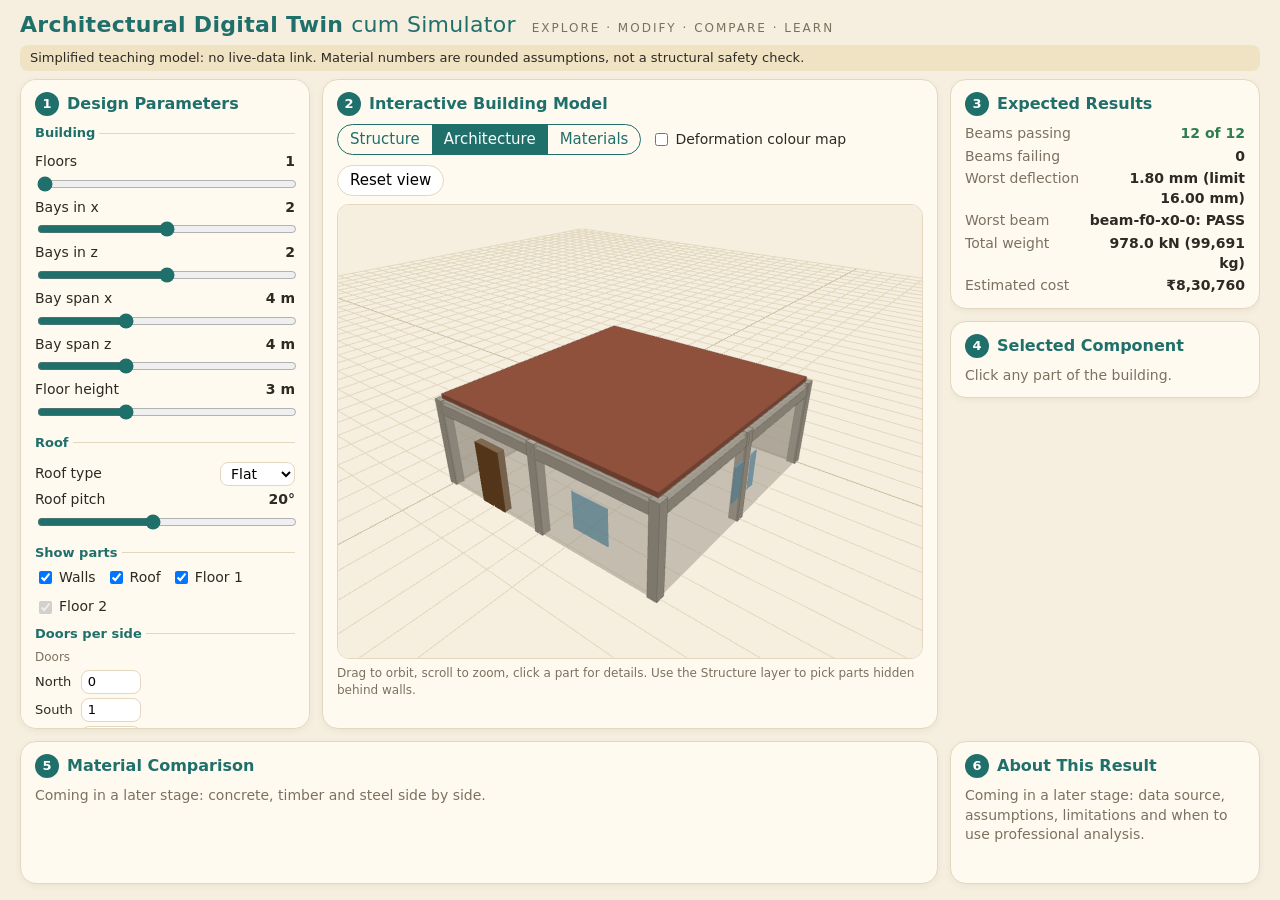
==== frontend/index.html @ ce2a9b01 "Stage 4: Viewer and look Co-Authored-By: Claude Sonnet 5.5 <noreply@anthropic.com>" ====
<!doctype html>
<html lang="en">
<head>
<meta charset="utf-8">
<meta name="viewport" content="width=device-width, initial-scale=1">
<title>Architectural Digital Twin cum Simulator</title>
<link rel="stylesheet" href="style.css">
<script type="importmap">{"imports":{"three":"./vendor/three.module.js"}}</script>
</head>
<body>
<header>
  <h1>Architectural Digital Twin <span>cum Simulator</span></h1>
  <p class="tag">Explore &middot; Modify &middot; Compare &middot; Learn</p>
</header>
<p class="note" id="note">Simplified teaching model: no live-data link. Material numbers are rounded assumptions, not a structural safety check.</p>
<main>
  <section class="card" id="params"><h2><b class="badge">1</b>Design Parameters</h2><div id="controls"></div></section>
  <section class="card" id="viewcard">
    <h2><b class="badge">2</b>Interactive Building Model</h2>
    <div class="bar">
      <div class="seg" id="layers" role="radiogroup" aria-label="Layer"></div>
      <label class="chk"><input type="checkbox" id="cmap"> Deformation colour map</label>
      <button id="reset" type="button">Reset view</button>
    </div>
    <div id="view"></div>
    <div id="legend" hidden>
      <span>Beam deflection as share of limit (L/250)</span>
      <i class="grad"></i><span class="ticks"><em>0%</em><em>50%</em><em>100%+</em></span>
    </div>
    <div id="matlegend" hidden></div>
    <p class="hint">Drag to orbit, scroll to zoom, click a part for details. Use the Structure layer to pick parts hidden behind walls.</p>
    <p class="err" id="err" role="alert"></p>
  </section>
  <aside id="right">
    <section class="card" id="results"><h2><b class="badge">3</b>Expected Results</h2><div id="resbody"></div></section>
    <section class="card" id="details"><h2><b class="badge">4</b>Selected Component</h2><div id="detbody"><p class="muted">Click any part of the building.</p></div></section>
  </aside>
  <section class="card bottom" id="matcard"><h2><b class="badge">5</b>Material Comparison</h2><p class="muted">Coming in a later stage: concrete, timber and steel side by side.</p></section>
  <section class="card bottom" id="aboutcard"><h2><b class="badge">6</b>About This Result</h2><p class="muted">Coming in a later stage: data source, assumptions, limitations and when to use professional analysis.</p></section>
</main>
<script type="module" src="app.js"></script>
</body>
</html>
---- frontend/style.css ----
:root{--cream:#f6efe0;--card:#fffaf0;--teal:#1f6f6b;--ink:#2d2a24;--muted:#7a7160;--line:#e3d8bf;--bad:#b3392b;--good:#2e7d4f}
*{box-sizing:border-box}
html,body{margin:0}
body{background:var(--cream);color:var(--ink);font:15px/1.4 system-ui,-apple-system,"Segoe UI",sans-serif;min-height:100vh;display:flex;flex-direction:column}
header{padding:10px 20px 0;display:flex;align-items:baseline;gap:16px;flex-wrap:wrap}
h1{margin:0;font-size:22px;color:var(--teal);letter-spacing:.3px}
h1 span{font-weight:400}
.tag{margin:0;color:var(--muted);font-size:12px;letter-spacing:2px;text-transform:uppercase}
.note{margin:4px 20px 8px;padding:4px 10px;background:#efe3c4;border-radius:8px;font-size:13px}
main{flex:1;display:grid;grid-template-columns:290px minmax(0,1fr) 310px;grid-template-rows:minmax(480px,calc(100vh - 250px)) auto;gap:12px;padding:0 20px 16px}
.card{background:var(--card);border:1px solid var(--line);border-radius:16px;padding:12px 14px;box-shadow:0 2px 6px rgba(80,60,20,.07);min-width:0}
h2{margin:0 0 8px;font-size:16px;color:var(--teal);display:flex;align-items:center;gap:8px}
.badge{display:inline-flex;width:24px;height:24px;border-radius:50%;background:var(--teal);color:#fff;font-size:13px;align-items:center;justify-content:center;flex:none;font-style:normal}
#params,#right{overflow-y:auto}
#right{display:flex;flex-direction:column;gap:12px}
#viewcard{display:flex;flex-direction:column;min-height:0}
#view{flex:1;min-height:300px;border-radius:12px;overflow:hidden;border:1px solid var(--line)}
#view canvas{display:block}
.bar{display:flex;gap:10px;align-items:center;flex-wrap:wrap;margin-bottom:8px}
.seg{display:inline-flex;border:1px solid var(--teal);border-radius:999px;overflow:hidden}
.seg button{border:0;background:transparent;color:var(--teal);padding:4px 12px;font:inherit;cursor:pointer}
.seg button[aria-checked=true]{background:var(--teal);color:#fff}
button{font:inherit}
#reset{border:1px solid var(--line);background:#fff;border-radius:999px;padding:4px 12px;cursor:pointer}
.chk{display:flex;gap:4px;align-items:center;font-size:14px}
fieldset{border:0;border-top:1px solid var(--line);margin:6px 0 0;padding:6px 0 2px}
legend{color:var(--teal);font-weight:600;font-size:13px;padding:0 4px 0 0}
.row{display:grid;grid-template-columns:1fr auto;gap:2px 8px;align-items:center;margin:4px 0;font-size:14px}
.row input[type=range]{grid-column:1/-1;width:100%;accent-color:var(--teal)}
.row output{font-weight:600}
select,input[type=number]{font:inherit;border:1px solid var(--line);border-radius:8px;padding:2px 6px;background:#fff;max-width:100%}
input[type=number]{width:60px}
.sides{display:grid;grid-template-columns:auto 1fr 1fr;gap:4px 8px;align-items:center;font-size:13px}
.sides span.h{color:var(--muted);font-size:12px}
.tg{display:flex;gap:10px;flex-wrap:wrap;font-size:14px}
.kv{display:grid;grid-template-columns:auto 1fr;gap:3px 10px;font-size:14px;margin:0}
.kv dt{color:var(--muted)} .kv dd{margin:0;font-weight:600;text-align:right;overflow-wrap:anywhere}
.pass{color:var(--good)} .fail{color:var(--bad)}
.muted{color:var(--muted);font-size:14px;margin:0}
.hint{margin:6px 0 0;font-size:12px;color:var(--muted)}
.err{margin:4px 0 0;font-size:13px;color:var(--bad);min-height:1em}
#legend{margin-top:8px;font-size:12px}
#legend .grad{display:block;height:12px;border-radius:6px;margin:4px 0 2px;background:linear-gradient(90deg,hsl(223,80%,50%),hsl(112,80%,50%),hsl(0,80%,50%))}
#legend .ticks{display:flex;justify-content:space-between}
#legend em{font-style:normal;color:var(--muted)}
#matlegend{margin-top:8px;font-size:13px;display:flex;gap:14px;flex-wrap:wrap}
#matlegend i{display:inline-block;width:12px;height:12px;border-radius:3px;margin-right:4px;vertical-align:-1px;border:1px solid #0003}
.bottom{grid-row:2}
#matcard{grid-column:1/3}
#aboutcard{grid-column:3}
@media (max-width:900px){
  main{grid-template-columns:1fr;grid-template-rows:none}
  #viewcard{order:1;grid-row:auto} #params{order:2;overflow:visible} #right{order:3;overflow:visible}
  #matcard{order:4;grid-column:auto;grid-row:auto} #aboutcard{order:5;grid-column:auto;grid-row:auto}
  #view{height:55vh;flex:none}
  header,.note{margin-left:12px;margin-right:12px;padding-left:0} main{padding:0 12px 12px}
}
[hidden]{display:none!important}
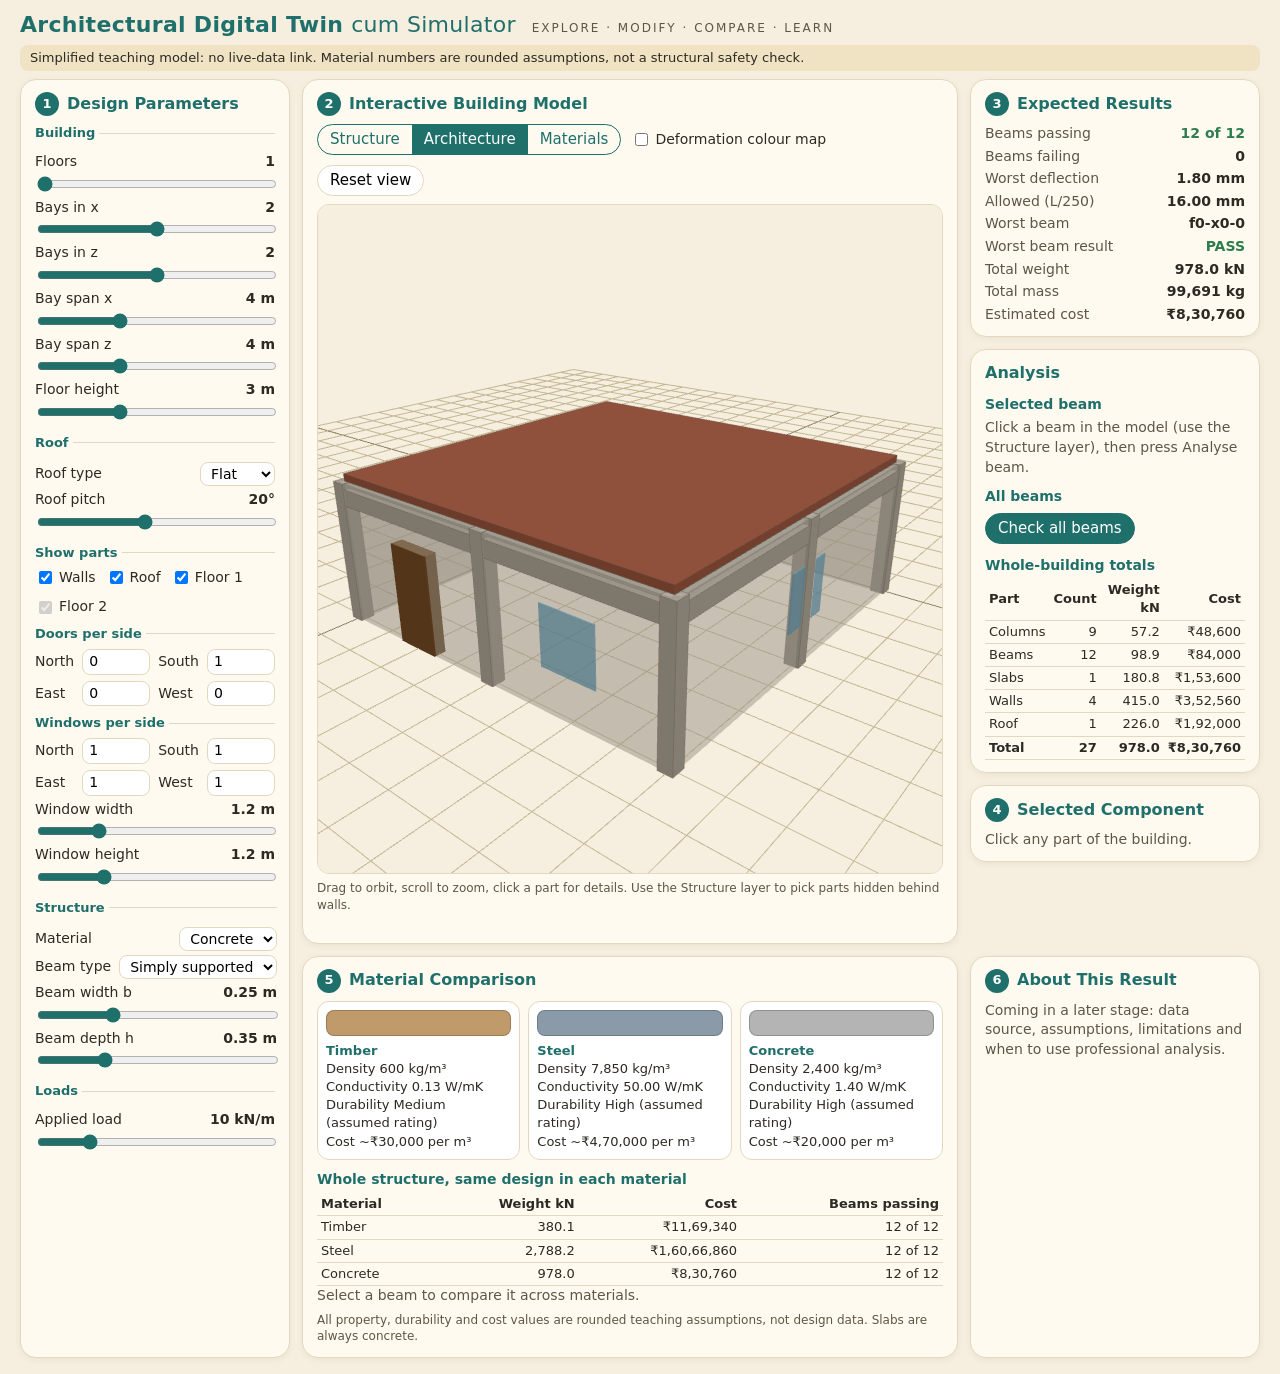
==== commit 24d0fe62: "Stage 5: Analysis panel Co-Authored-By: Claude Sonnet 5.5 <noreply@anthropic.com>" ====
--- a/frontend/index.html
+++ b/frontend/index.html
@@ -33,9 +33,10 @@
   </section>
   <aside id="right">
     <section class="card" id="results"><h2><b class="badge">3</b>Expected Results</h2><div id="resbody"></div></section>
+    <section class="card" id="analysis"><h2>Analysis</h2><div id="anbody"></div></section>
     <section class="card" id="details"><h2><b class="badge">4</b>Selected Component</h2><div id="detbody"><p class="muted">Click any part of the building.</p></div></section>
   </aside>
-  <section class="card bottom" id="matcard"><h2><b class="badge">5</b>Material Comparison</h2><p class="muted">Coming in a later stage: concrete, timber and steel side by side.</p></section>
+  <section class="card bottom" id="matcard"><h2><b class="badge">5</b>Material Comparison</h2><div id="matbody"></div></section>
   <section class="card bottom" id="aboutcard"><h2><b class="badge">6</b>About This Result</h2><p class="muted">Coming in a later stage: data source, assumptions, limitations and when to use professional analysis.</p></section>
 </main>
 <script type="module" src="app.js"></script>
--- a/frontend/style.css
+++ b/frontend/style.css
@@ -1,4 +1,4 @@
-:root{--cream:#f6efe0;--card:#fffaf0;--teal:#1f6f6b;--ink:#2d2a24;--muted:#7a7160;--line:#e3d8bf;--bad:#b3392b;--good:#2e7d4f}
+:root{--cream:#f6efe0;--card:#fffaf0;--teal:#1f6f6b;--ink:#2d2a24;--muted:#5e5646;--line:#e3d8bf;--bad:#b3392b;--good:#2e7d4f}
 *{box-sizing:border-box}
 html,body{margin:0}
 body{background:var(--cream);color:var(--ink);font:15px/1.4 system-ui,-apple-system,"Segoe UI",sans-serif;min-height:100vh;display:flex;flex-direction:column}
@@ -7,14 +7,16 @@
 h1 span{font-weight:400}
 .tag{margin:0;color:var(--muted);font-size:12px;letter-spacing:2px;text-transform:uppercase}
 .note{margin:4px 20px 8px;padding:4px 10px;background:#efe3c4;border-radius:8px;font-size:13px}
-main{flex:1;display:grid;grid-template-columns:290px minmax(0,1fr) 310px;grid-template-rows:minmax(480px,calc(100vh - 250px)) auto;gap:12px;padding:0 20px 16px}
+main{flex:1;display:grid;grid-template-columns:270px minmax(0,1fr) 290px;grid-template-rows:auto auto;gap:12px;padding:0 20px 16px;align-items:stretch}
 .card{background:var(--card);border:1px solid var(--line);border-radius:16px;padding:12px 14px;box-shadow:0 2px 6px rgba(80,60,20,.07);min-width:0}
 h2{margin:0 0 8px;font-size:16px;color:var(--teal);display:flex;align-items:center;gap:8px}
 .badge{display:inline-flex;width:24px;height:24px;border-radius:50%;background:var(--teal);color:#fff;font-size:13px;align-items:center;justify-content:center;flex:none;font-style:normal}
-#params,#right{overflow-y:auto}
-#right{display:flex;flex-direction:column;gap:12px}
-#viewcard{display:flex;flex-direction:column;min-height:0}
-#view{flex:1;min-height:300px;border-radius:12px;overflow:hidden;border:1px solid var(--line)}
+#params{grid-column:1;grid-row:1/3}
+#right{display:flex;flex-direction:column;gap:12px;grid-column:3;grid-row:1}
+#details{flex:none}
+#right{align-self:start}
+#viewcard{align-self:start;display:flex;flex-direction:column;min-height:0;grid-column:2;grid-row:1}
+#view{flex:none;height:max(540px,calc(100vh - 230px));border-radius:12px;overflow:hidden;border:1px solid var(--line)}
 #view canvas{display:block}
 .bar{display:flex;gap:10px;align-items:center;flex-wrap:wrap;margin-bottom:8px}
 .seg{display:inline-flex;border:1px solid var(--teal);border-radius:999px;overflow:hidden}
@@ -27,11 +29,12 @@
 legend{color:var(--teal);font-weight:600;font-size:13px;padding:0 4px 0 0}
 .row{display:grid;grid-template-columns:1fr auto;gap:2px 8px;align-items:center;margin:4px 0;font-size:14px}
 .row input[type=range]{grid-column:1/-1;width:100%;accent-color:var(--teal)}
+.row label{white-space:nowrap}
 .row output{font-weight:600}
 select,input[type=number]{font:inherit;border:1px solid var(--line);border-radius:8px;padding:2px 6px;background:#fff;max-width:100%}
 input[type=number]{width:60px}
-.sides{display:grid;grid-template-columns:auto 1fr 1fr;gap:4px 8px;align-items:center;font-size:13px}
-.sides span.h{color:var(--muted);font-size:12px}
+.sides{display:grid;grid-template-columns:auto 1fr auto 1fr;gap:6px 8px;align-items:center;font-size:14px}
+.sides input{width:100%}
 .tg{display:flex;gap:10px;flex-wrap:wrap;font-size:14px}
 .kv{display:grid;grid-template-columns:auto 1fr;gap:3px 10px;font-size:14px;margin:0}
 .kv dt{color:var(--muted)} .kv dd{margin:0;font-weight:600;text-align:right;overflow-wrap:anywhere}
@@ -45,14 +48,28 @@
 #legend em{font-style:normal;color:var(--muted)}
 #matlegend{margin-top:8px;font-size:13px;display:flex;gap:14px;flex-wrap:wrap}
 #matlegend i{display:inline-block;width:12px;height:12px;border-radius:3px;margin-right:4px;vertical-align:-1px;border:1px solid #0003}
-.bottom{grid-row:2}
-#matcard{grid-column:1/3}
-#aboutcard{grid-column:3}
+#matcard{grid-column:2;grid-row:2}
+#aboutcard{grid-column:3;grid-row:2}
 @media (max-width:900px){
   main{grid-template-columns:1fr;grid-template-rows:none}
-  #viewcard{order:1;grid-row:auto} #params{order:2;overflow:visible} #right{order:3;overflow:visible}
-  #matcard{order:4;grid-column:auto;grid-row:auto} #aboutcard{order:5;grid-column:auto;grid-row:auto}
-  #view{height:55vh;flex:none}
+  #params,#viewcard,#right,#matcard,#aboutcard{grid-column:auto;grid-row:auto}
+    #view{height:55vh;min-height:300px;flex:none}
   header,.note{margin-left:12px;margin-right:12px;padding-left:0} main{padding:0 12px 12px}
 }
+#analysis button,.btn{border:1px solid var(--teal);background:var(--teal);color:#fff;border-radius:999px;padding:4px 12px;cursor:pointer;margin:2px 4px 2px 0}
+#analysis button.alt{background:#fff;color:var(--teal)}
+#analysis h3,#matbody h3{margin:10px 0 4px;font-size:14px;color:var(--teal)}
+#analysis table,#matbody table{width:100%;border-collapse:collapse;font-size:13px}
+#analysis th,#analysis td,#matbody th,#matbody td{padding:2px 4px;border-bottom:1px solid var(--line);text-align:right}
+#analysis th:first-child,#analysis td:first-child,#matbody th:first-child,#matbody td:first-child{text-align:left}
+#analysis tfoot td{font-weight:700}
+.sw{display:grid;grid-template-columns:repeat(3,minmax(0,1fr));gap:8px}
+.sw>div{border:1px solid var(--line);border-radius:12px;padding:8px;background:#fff;font-size:13px;min-width:0}
+.sw i{display:block;height:26px;border-radius:8px;border:1px solid #0003;margin-bottom:6px}
+.sw b{display:block;color:var(--teal)}
+.failist{margin:4px 0;padding-left:18px;font-size:13px}
+.flag{font-weight:700}
+.legpf{font-size:12px;margin:4px 0}
+.legpf i{display:inline-block;width:12px;height:12px;border-radius:3px;margin:0 4px 0 8px;vertical-align:-1px}
+@media (max-width:900px){.sw{grid-template-columns:1fr}}
 [hidden]{display:none!important}
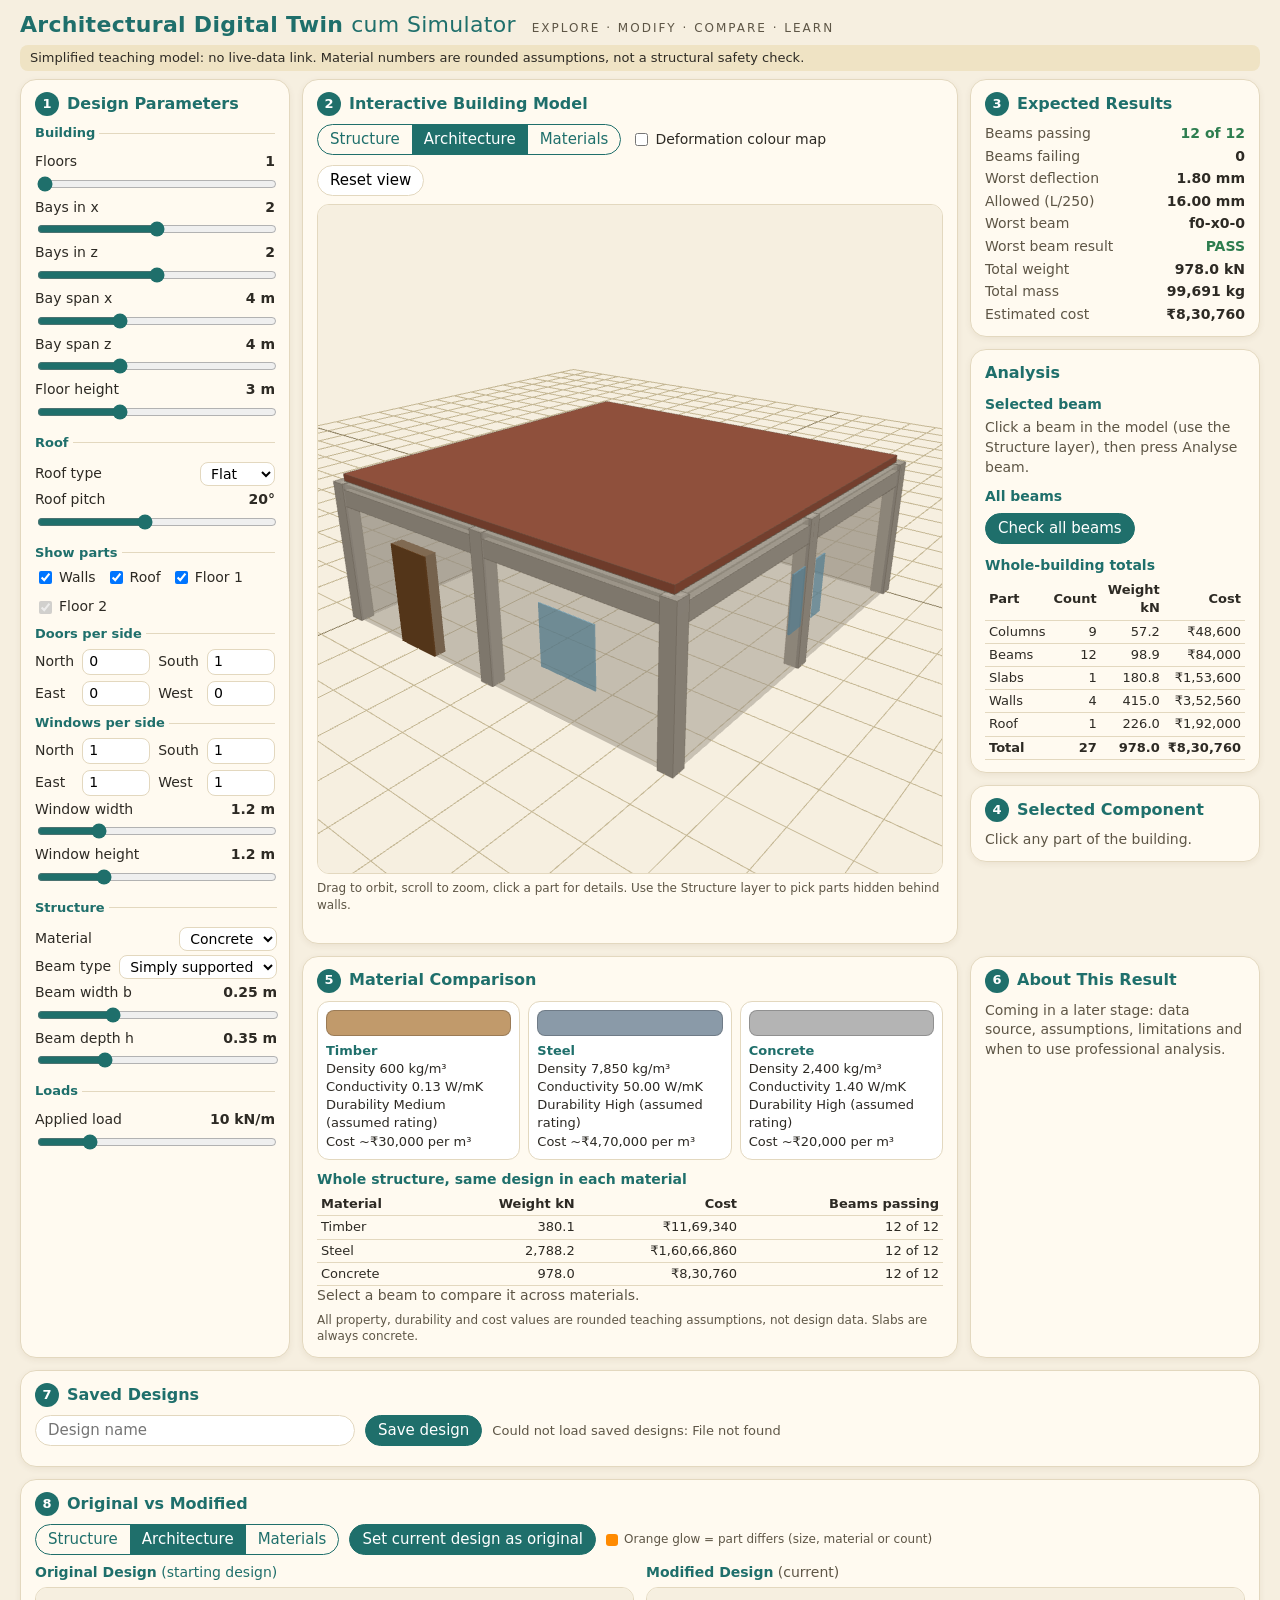
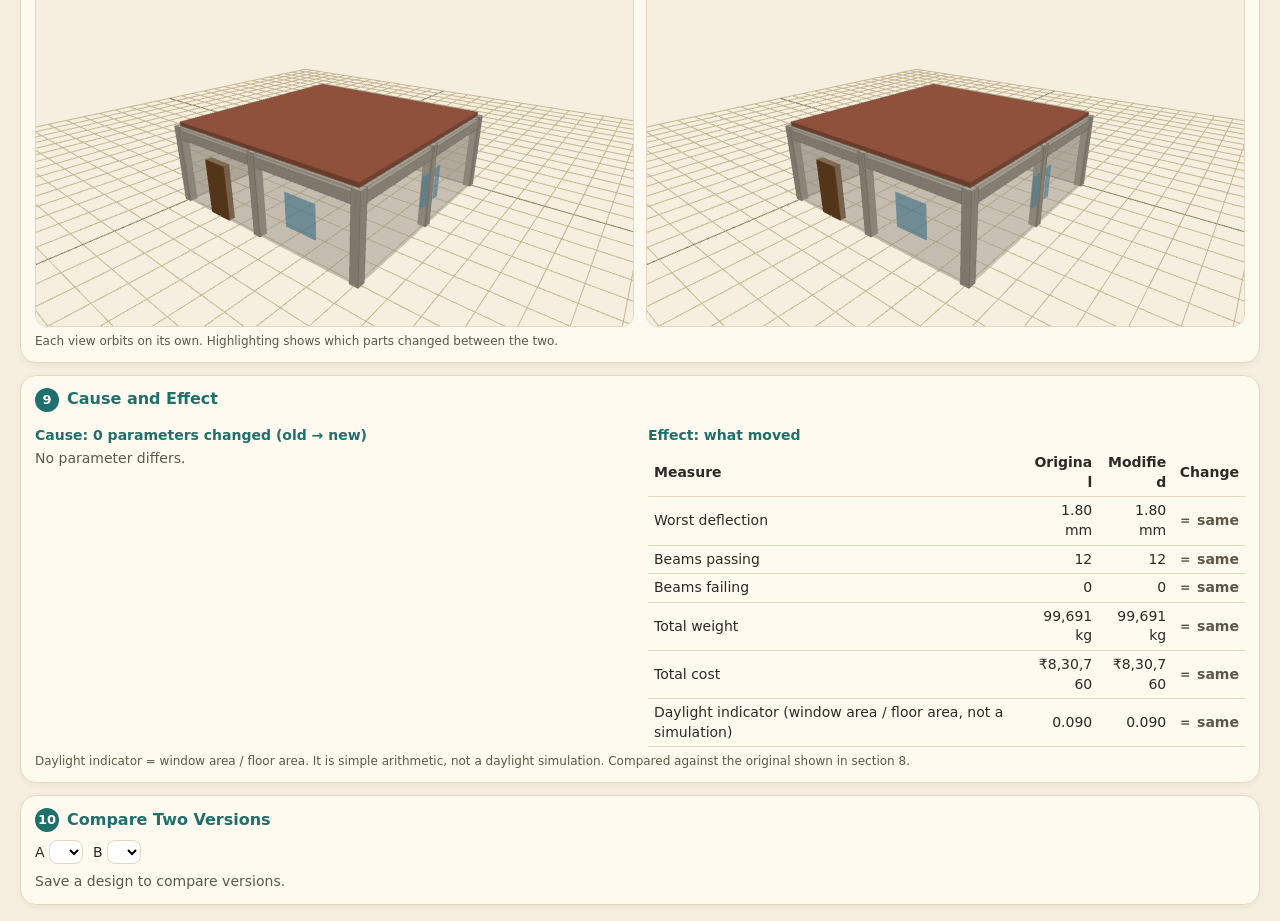
==== commit 7fde11a3: "Stage 6: Versions and comparison Co-Authored-By: Claude Sonnet 5.5 <noreply@anthropic.com>" ====
--- a/frontend/index.html
+++ b/frontend/index.html
@@ -38,6 +38,25 @@
   </aside>
   <section class="card bottom" id="matcard"><h2><b class="badge">5</b>Material Comparison</h2><div id="matbody"></div></section>
   <section class="card bottom" id="aboutcard"><h2><b class="badge">6</b>About This Result</h2><p class="muted">Coming in a later stage: data source, assumptions, limitations and when to use professional analysis.</p></section>
+  <section class="card wide" id="versions"><h2><b class="badge">7</b>Saved Designs</h2>
+    <div class="bar"><input type="text" id="vname" maxlength="120" placeholder="Design name" aria-label="Design name"><button id="vsave" type="button" class="btn">Save design</button><span id="vmsg" role="status"></span></div>
+    <div id="vlist"></div>
+  </section>
+  <section class="card wide" id="cmpcard"><h2><b class="badge">8</b>Original vs Modified</h2>
+    <div class="bar"><div class="seg layerseg" role="radiogroup" aria-label="Layer for comparison"></div>
+      <button id="setorig" type="button" class="btn">Set current design as original</button>
+      <span class="hl-key"><i></i>Orange glow = part differs (size, material or count)</span></div>
+    <div class="pair">
+      <figure><figcaption><b>Original Design</b> <span id="origname"></span></figcaption><div class="view2" id="viewA"></div></figure>
+      <figure><figcaption><b>Modified Design</b> <span class="muted">(current)</span></figcaption><div class="view2" id="viewB"></div></figure>
+    </div>
+    <p class="hint">Each view orbits on its own. Highlighting shows which parts changed between the two.</p>
+  </section>
+  <section class="card wide" id="cause"><h2><b class="badge">9</b>Cause and Effect</h2><div id="cebody" aria-live="polite"></div></section>
+  <section class="card wide" id="vcompare"><h2><b class="badge">10</b>Compare Two Versions</h2>
+    <div class="bar"><label>A <select id="vcA" aria-label="Version A"></select></label><label>B <select id="vcB" aria-label="Version B"></select></label></div>
+    <div id="vcbody"></div>
+  </section>
 </main>
 <script type="module" src="app.js"></script>
 </body>
--- a/frontend/style.css
+++ b/frontend/style.css
@@ -73,3 +73,37 @@
 .legpf i{display:inline-block;width:12px;height:12px;border-radius:3px;margin:0 4px 0 8px;vertical-align:-1px}
 @media (max-width:900px){.sw{grid-template-columns:1fr}}
 [hidden]{display:none!important}
+
+.wide{grid-column:1/-1}
+#vname{font:inherit;border:1px solid var(--line);border-radius:999px;padding:4px 12px;background:#fff;min-width:0;flex:1 1 180px;max-width:320px}
+#versions .btn,#cmpcard .btn,#vlist button{border:1px solid var(--teal);background:var(--teal);color:#fff;border-radius:999px;padding:4px 12px;cursor:pointer;margin:0}
+#vlist button.alt{background:#fff;color:var(--teal)}
+#vlist button.del{background:#fff;color:var(--bad);border-color:var(--bad)}
+#vmsg{font-size:13px;color:var(--muted)}
+.vrow{display:flex;flex-wrap:wrap;gap:6px 10px;align-items:center;padding:6px 0;border-bottom:1px solid var(--line);font-size:14px}
+.vrow .nm{font-weight:600;color:var(--teal);flex:1 1 140px;min-width:0;overflow-wrap:anywhere}
+.vrow .sm{flex:3 1 220px;color:var(--muted);font-size:13px;min-width:0}
+.vrow .acts{display:flex;gap:6px;flex-wrap:wrap}
+.pair{display:grid;grid-template-columns:1fr 1fr;gap:12px}
+.pair figure{margin:0;min-width:0}
+.pair figcaption{margin-bottom:4px;font-size:14px;color:var(--teal)}
+.view2{height:340px;border-radius:12px;overflow:hidden;border:1px solid var(--line)}
+.view2 canvas{display:block}
+.hl-key{font-size:12px;color:var(--muted);display:inline-flex;align-items:center;gap:6px}
+.hl-key i{width:12px;height:12px;border-radius:3px;background:#ff8a00;display:inline-block}
+.etab{width:100%;border-collapse:collapse;font-size:14px}
+.etab th,.etab td{padding:4px 6px;border-bottom:1px solid var(--line);text-align:right;overflow-wrap:anywhere}
+.etab th:first-child,.etab td:first-child{text-align:left}
+.etab td.chg{font-weight:600;color:var(--teal);text-align:left;white-space:nowrap}
+.etab td.chg.same{color:var(--muted)}
+.cols2{display:grid;grid-template-columns:1fr 1fr;gap:16px}
+.cols2 h3,#vcbody h3{margin:6px 0 4px;font-size:14px;color:var(--teal)}
+.plist{margin:0;padding-left:18px;font-size:14px}
+.plist li{margin:2px 0}
+#vcompare label{font-size:14px}
+@media (max-width:900px){
+  .pair,.cols2{grid-template-columns:1fr}
+  .view2{height:280px}
+  .etab{font-size:13px}
+  .etab td.chg{white-space:normal}
+}
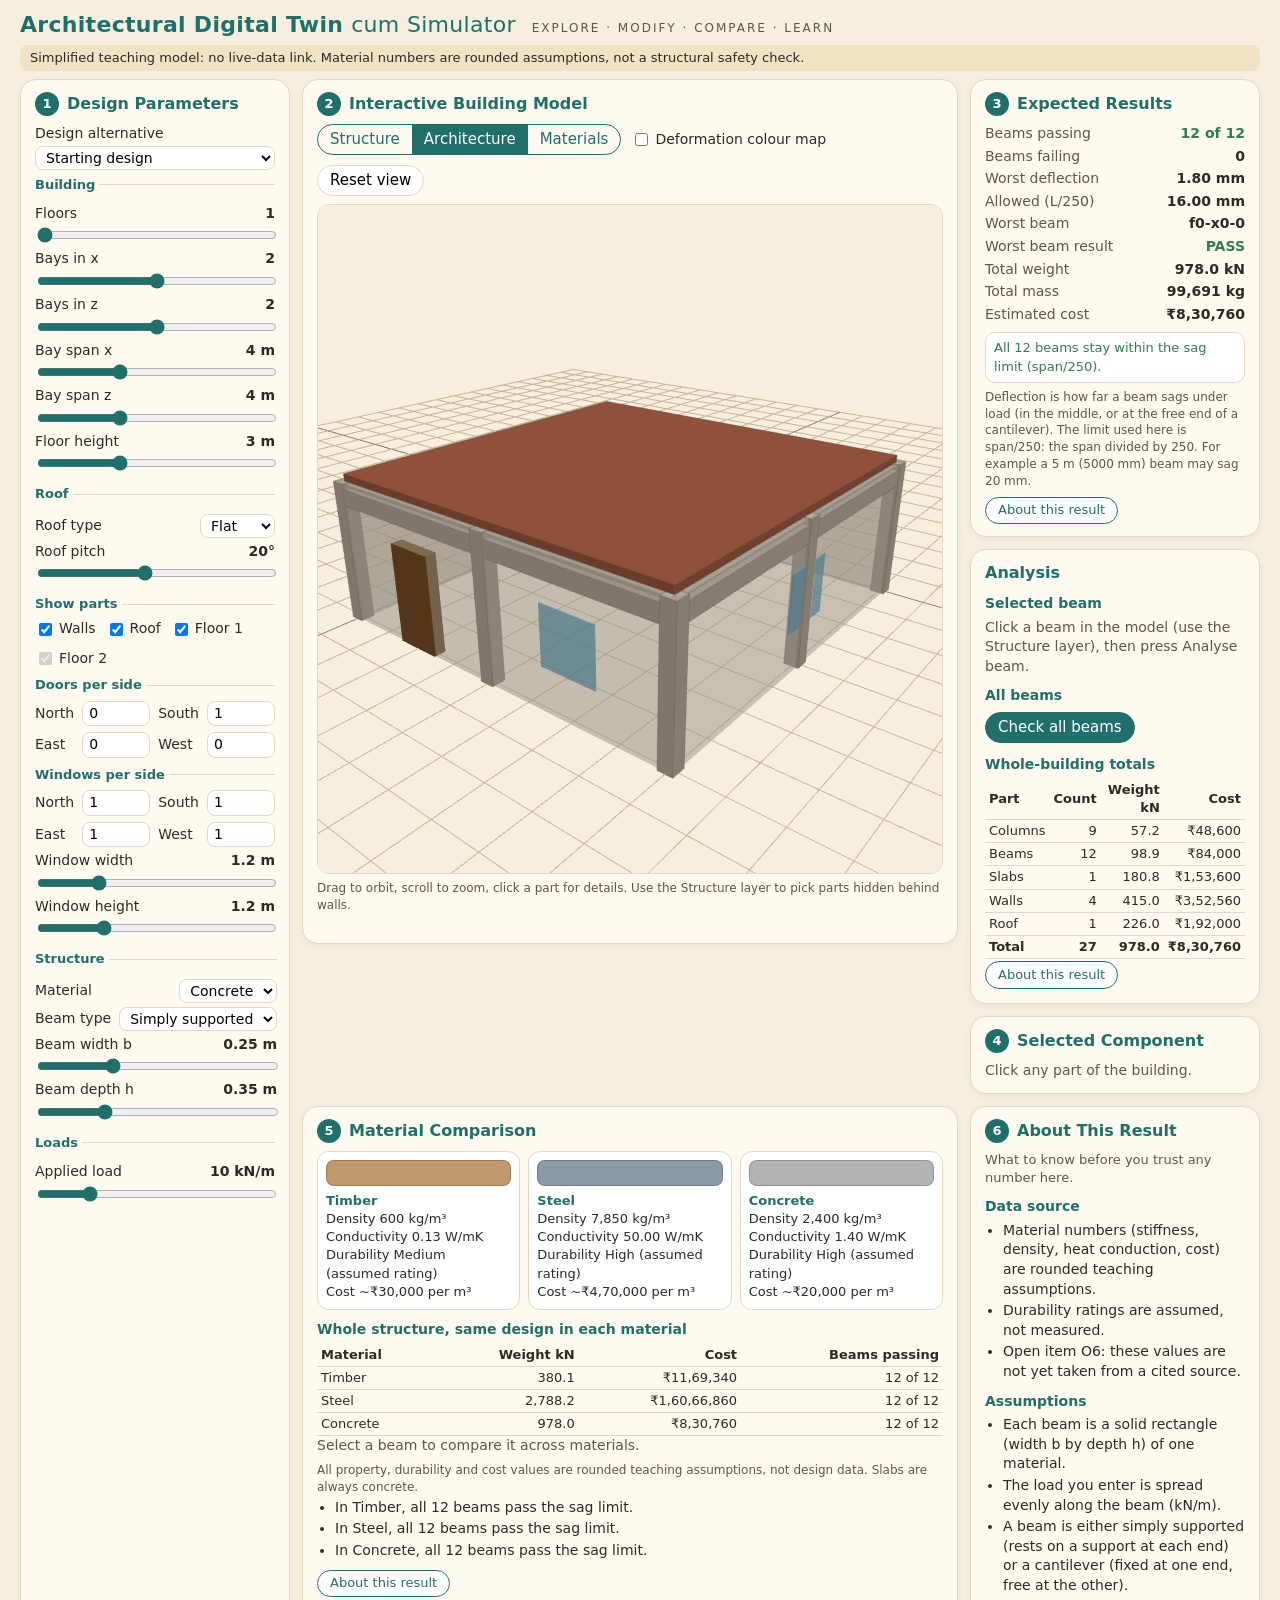
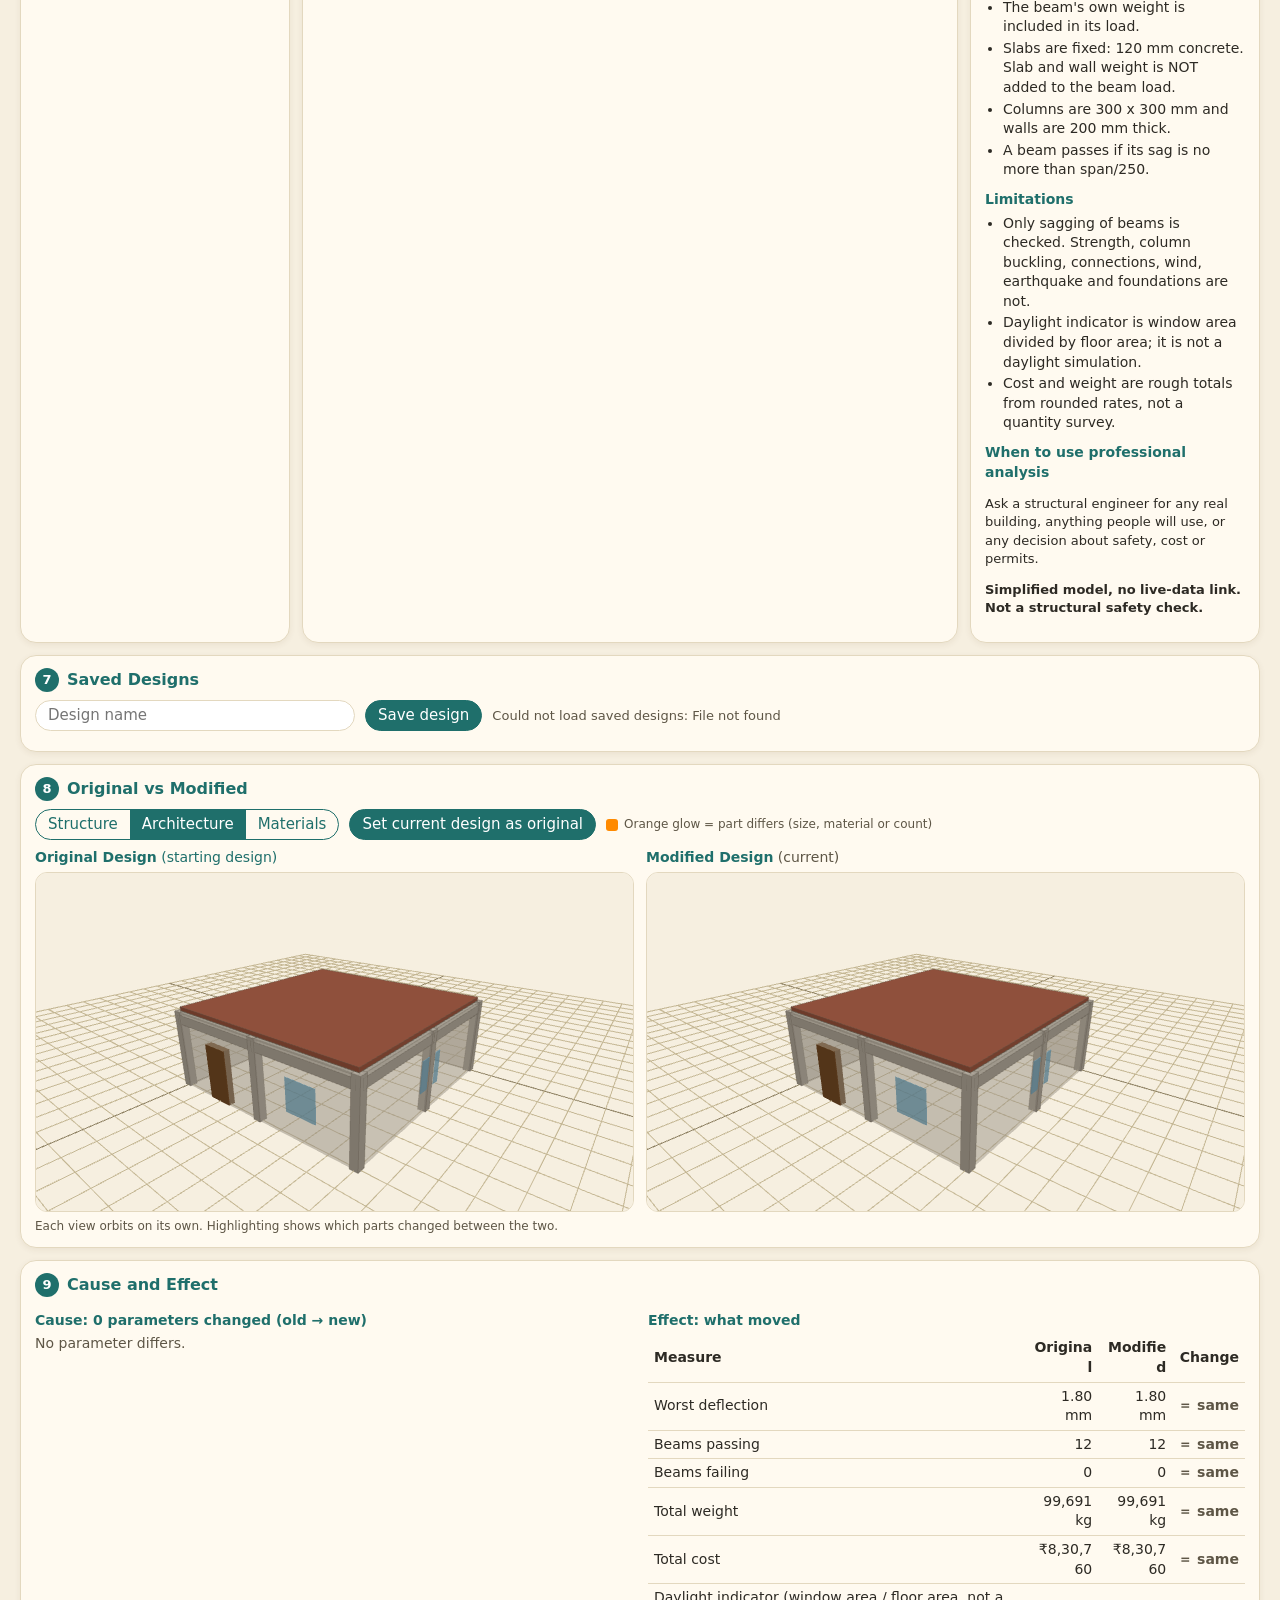
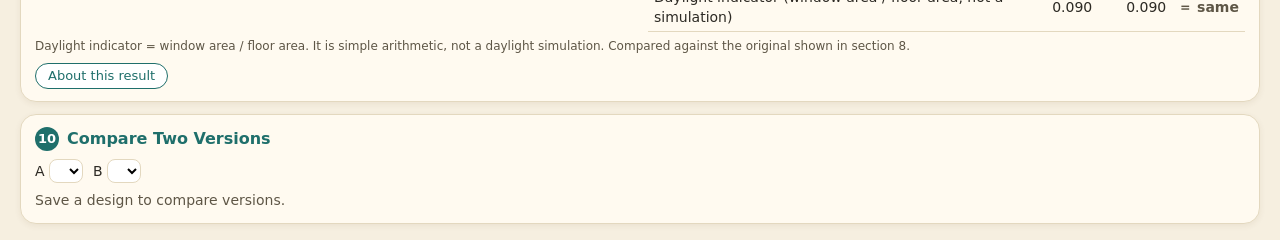
==== commit c3256c59: "Stage 7: Alternatives, messages, About panel Co-Authored-By: Claude Sonnet 5.5 <noreply@anthropic.co" ====
--- a/frontend/index.html
+++ b/frontend/index.html
@@ -14,7 +14,8 @@
 </header>
 <p class="note" id="note">Simplified teaching model: no live-data link. Material numbers are rounded assumptions, not a structural safety check.</p>
 <main>
-  <section class="card" id="params"><h2><b class="badge">1</b>Design Parameters</h2><div id="controls"></div></section>
+  <section class="card" id="params"><h2><b class="badge">1</b>Design Parameters</h2>
+    <div class="row" id="presetrow"><label for="preset">Design alternative</label><select id="preset" aria-label="Design alternative"></select></div><p class="hint" id="presetblurb"></p><div id="controls"></div></section>
   <section class="card" id="viewcard">
     <h2><b class="badge">2</b>Interactive Building Model</h2>
     <div class="bar">
@@ -37,7 +38,7 @@
     <section class="card" id="details"><h2><b class="badge">4</b>Selected Component</h2><div id="detbody"><p class="muted">Click any part of the building.</p></div></section>
   </aside>
   <section class="card bottom" id="matcard"><h2><b class="badge">5</b>Material Comparison</h2><div id="matbody"></div></section>
-  <section class="card bottom" id="aboutcard"><h2><b class="badge">6</b>About This Result</h2><p class="muted">Coming in a later stage: data source, assumptions, limitations and when to use professional analysis.</p></section>
+  <section class="card bottom" id="aboutcard" tabindex="-1"><h2><b class="badge">6</b>About This Result</h2><div id="aboutbody"></div></section>
   <section class="card wide" id="versions"><h2><b class="badge">7</b>Saved Designs</h2>
     <div class="bar"><input type="text" id="vname" maxlength="120" placeholder="Design name" aria-label="Design name"><button id="vsave" type="button" class="btn">Save design</button><span id="vmsg" role="status"></span></div>
     <div id="vlist"></div>
--- a/frontend/style.css
+++ b/frontend/style.css
@@ -107,3 +107,17 @@
   .etab{font-size:13px}
   .etab td.chg{white-space:normal}
 }
+
+/* stage 7 */
+#presetrow select{grid-column:1/-1}
+.msg{font-size:13px;margin:8px 0 4px;padding:6px 8px;border-radius:10px;background:#fff;border:1px solid var(--line)}
+.msg.fail{border-color:var(--bad)}
+button.about-link{margin-top:8px;border:1px solid var(--teal);background:#fff;color:var(--teal);border-radius:999px;padding:3px 12px;cursor:pointer;font:inherit;font-size:13px}
+#aboutbody h3{margin:10px 0 4px;font-size:14px;color:var(--teal)}
+#aboutbody{font-size:13px}
+#aboutbody li.hl{background:#fff3d6;border-radius:6px;padding:1px 4px;font-weight:600}
+.abctx{color:var(--muted);margin:0}
+#aboutcard.flash{animation:abflash 1.6s ease-out}
+#aboutcard:focus{outline:2px solid var(--teal)}
+@keyframes abflash{from{box-shadow:0 0 0 4px #ff8a00}to{box-shadow:none}}
+@media (prefers-reduced-motion:reduce){#aboutcard.flash{animation:none}}
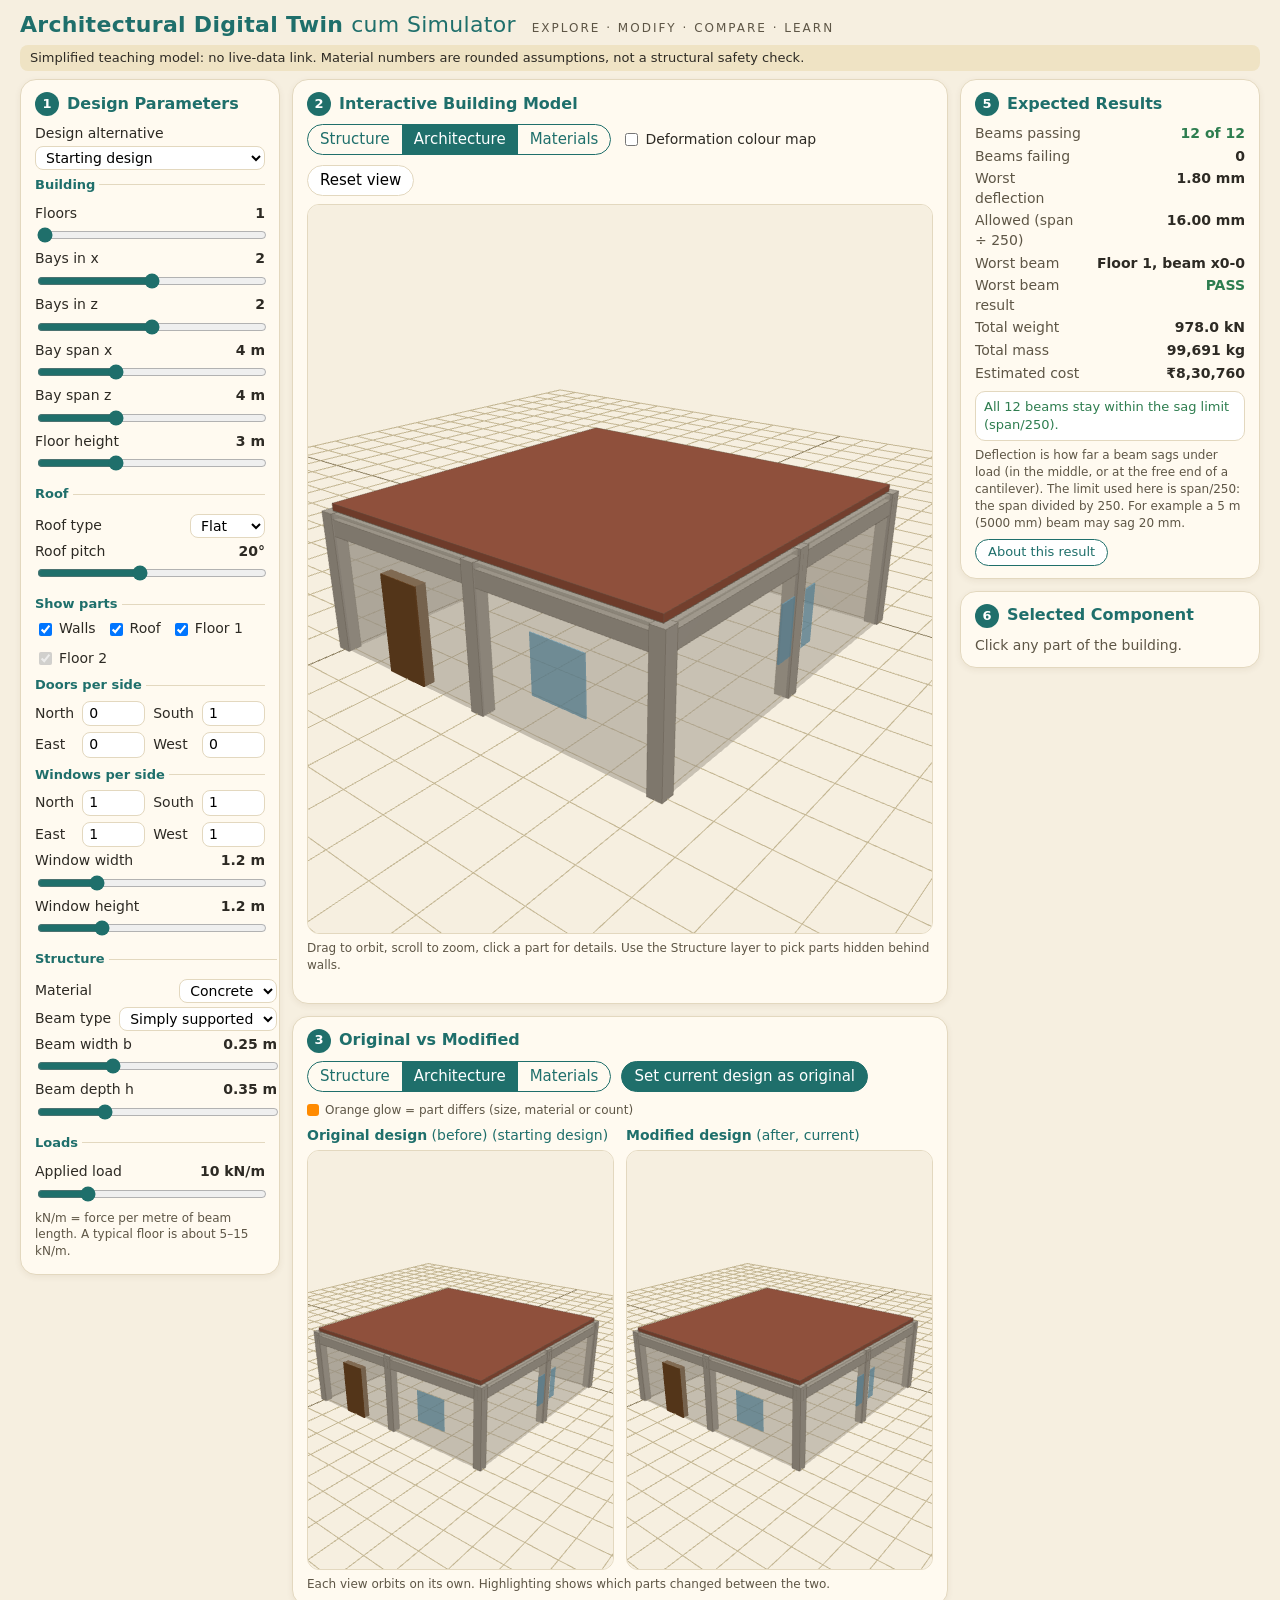
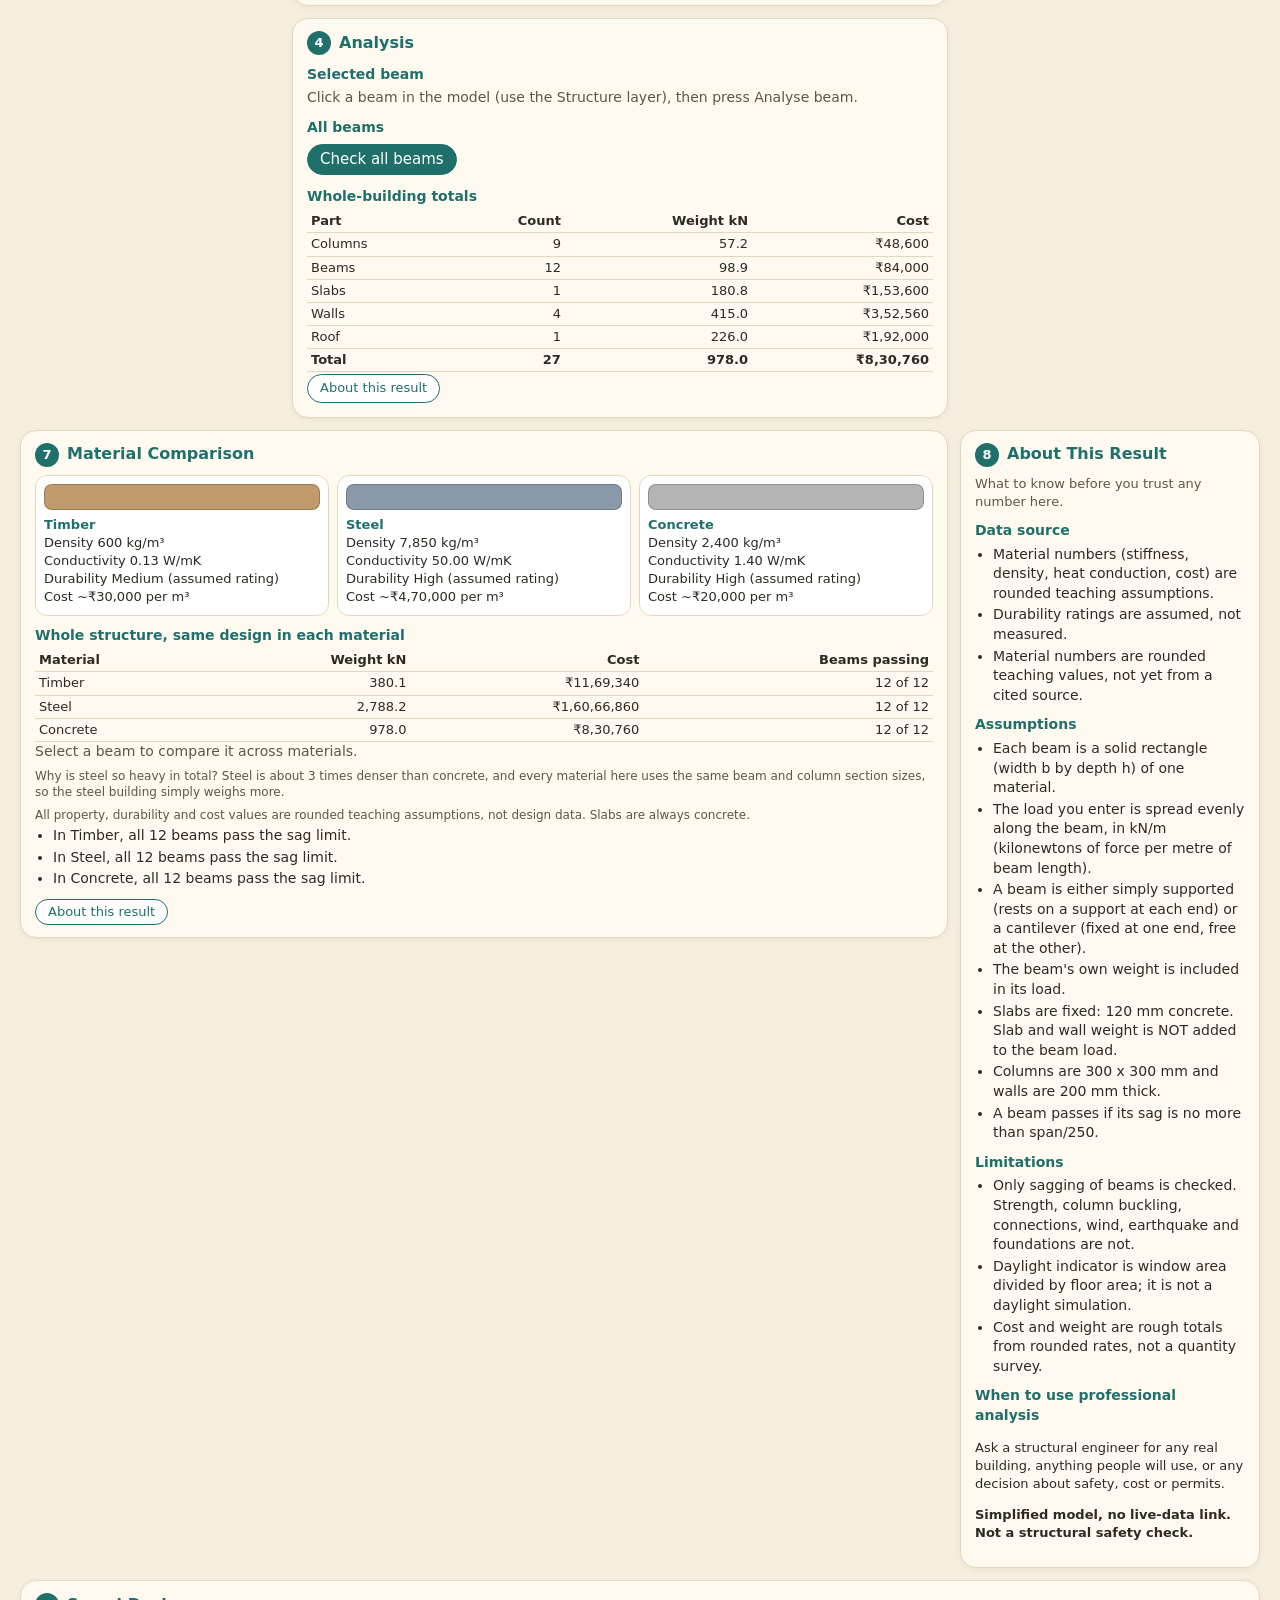
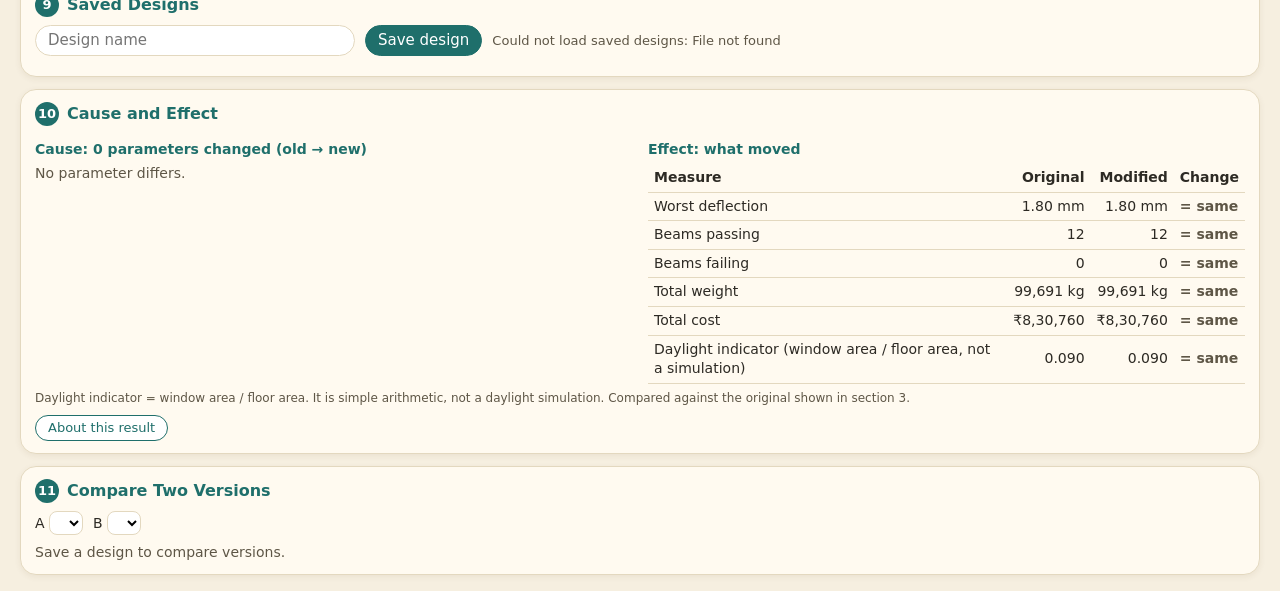
==== commit 2624ae9c: "Review fixes M2 Co-Authored-By: Claude Sonnet 5.5 <noreply@anthropic.com>" ====
--- a/frontend/index.html
+++ b/frontend/index.html
@@ -16,6 +16,7 @@
 <main>
   <section class="card" id="params"><h2><b class="badge">1</b>Design Parameters</h2>
     <div class="row" id="presetrow"><label for="preset">Design alternative</label><select id="preset" aria-label="Design alternative"></select></div><p class="hint" id="presetblurb"></p><div id="controls"></div></section>
+  <div id="center">
   <section class="card" id="viewcard">
     <h2><b class="badge">2</b>Interactive Building Model</h2>
     <div class="bar">
@@ -25,36 +26,37 @@
     </div>
     <div id="view"></div>
     <div id="legend" hidden>
-      <span>Beam deflection as share of limit (L/250)</span>
+      <span>Beam deflection as share of limit (limit = span ÷ 250)</span>
       <i class="grad"></i><span class="ticks"><em>0%</em><em>50%</em><em>100%+</em></span>
     </div>
     <div id="matlegend" hidden></div>
     <p class="hint">Drag to orbit, scroll to zoom, click a part for details. Use the Structure layer to pick parts hidden behind walls.</p>
     <p class="err" id="err" role="alert"></p>
   </section>
-  <aside id="right">
-    <section class="card" id="results"><h2><b class="badge">3</b>Expected Results</h2><div id="resbody"></div></section>
-    <section class="card" id="analysis"><h2>Analysis</h2><div id="anbody"></div></section>
-    <section class="card" id="details"><h2><b class="badge">4</b>Selected Component</h2><div id="detbody"><p class="muted">Click any part of the building.</p></div></section>
-  </aside>
-  <section class="card bottom" id="matcard"><h2><b class="badge">5</b>Material Comparison</h2><div id="matbody"></div></section>
-  <section class="card bottom" id="aboutcard" tabindex="-1"><h2><b class="badge">6</b>About This Result</h2><div id="aboutbody"></div></section>
-  <section class="card wide" id="versions"><h2><b class="badge">7</b>Saved Designs</h2>
-    <div class="bar"><input type="text" id="vname" maxlength="120" placeholder="Design name" aria-label="Design name"><button id="vsave" type="button" class="btn">Save design</button><span id="vmsg" role="status"></span></div>
-    <div id="vlist"></div>
-  </section>
-  <section class="card wide" id="cmpcard"><h2><b class="badge">8</b>Original vs Modified</h2>
+  <section class="card" id="cmpcard"><h2><b class="badge">3</b>Original vs Modified</h2>
     <div class="bar"><div class="seg layerseg" role="radiogroup" aria-label="Layer for comparison"></div>
       <button id="setorig" type="button" class="btn">Set current design as original</button>
       <span class="hl-key"><i></i>Orange glow = part differs (size, material or count)</span></div>
     <div class="pair">
-      <figure><figcaption><b>Original Design</b> <span id="origname"></span></figcaption><div class="view2" id="viewA"></div></figure>
-      <figure><figcaption><b>Modified Design</b> <span class="muted">(current)</span></figcaption><div class="view2" id="viewB"></div></figure>
+      <figure><figcaption><b>Original design</b> (before) <span id="origname"></span></figcaption><div class="view2" id="viewA"></div></figure>
+      <figure><figcaption><b>Modified design</b> (after, current)</figcaption><div class="view2" id="viewB"></div></figure>
     </div>
     <p class="hint">Each view orbits on its own. Highlighting shows which parts changed between the two.</p>
   </section>
-  <section class="card wide" id="cause"><h2><b class="badge">9</b>Cause and Effect</h2><div id="cebody" aria-live="polite"></div></section>
-  <section class="card wide" id="vcompare"><h2><b class="badge">10</b>Compare Two Versions</h2>
+    <section class="card" id="analysis"><h2><b class="badge">4</b>Analysis</h2><div id="anbody"></div></section>
+  </div>
+  <aside id="right">
+    <section class="card" id="results"><h2><b class="badge">5</b>Expected Results</h2><div id="resbody"></div></section>
+    <section class="card" id="details"><h2><b class="badge">6</b>Selected Component</h2><div id="detbody"><p class="muted">Click any part of the building.</p></div></section>
+  </aside>
+  <section class="card bottom" id="matcard"><h2><b class="badge">7</b>Material Comparison</h2><div id="matbody"></div></section>
+  <section class="card bottom" id="aboutcard" tabindex="-1"><h2><b class="badge">8</b>About This Result</h2><div id="aboutbody"></div></section>
+  <section class="card wide" id="versions"><h2><b class="badge">9</b>Saved Designs</h2>
+    <div class="bar"><input type="text" id="vname" maxlength="120" placeholder="Design name" aria-label="Design name"><button id="vsave" type="button" class="btn">Save design</button><span id="vmsg" role="status"></span></div>
+    <div id="vlist"></div>
+  </section>
+  <section class="card wide" id="cause"><h2><b class="badge">10</b>Cause and Effect</h2><div id="cebody" aria-live="polite"></div></section>
+  <section class="card wide" id="vcompare"><h2><b class="badge">11</b>Compare Two Versions</h2>
     <div class="bar"><label>A <select id="vcA" aria-label="Version A"></select></label><label>B <select id="vcB" aria-label="Version B"></select></label></div>
     <div id="vcbody"></div>
   </section>
--- a/frontend/style.css
+++ b/frontend/style.css
@@ -7,16 +7,17 @@
 h1 span{font-weight:400}
 .tag{margin:0;color:var(--muted);font-size:12px;letter-spacing:2px;text-transform:uppercase}
 .note{margin:4px 20px 8px;padding:4px 10px;background:#efe3c4;border-radius:8px;font-size:13px}
-main{flex:1;display:grid;grid-template-columns:270px minmax(0,1fr) 290px;grid-template-rows:auto auto;gap:12px;padding:0 20px 16px;align-items:stretch}
+main{flex:1;display:grid;grid-template-columns:260px minmax(0,1fr) 300px;gap:12px;padding:0 20px 16px;align-items:stretch}
 .card{background:var(--card);border:1px solid var(--line);border-radius:16px;padding:12px 14px;box-shadow:0 2px 6px rgba(80,60,20,.07);min-width:0}
 h2{margin:0 0 8px;font-size:16px;color:var(--teal);display:flex;align-items:center;gap:8px}
 .badge{display:inline-flex;width:24px;height:24px;border-radius:50%;background:var(--teal);color:#fff;font-size:13px;align-items:center;justify-content:center;flex:none;font-style:normal}
-#params{grid-column:1;grid-row:1/3}
-#right{display:flex;flex-direction:column;gap:12px;grid-column:3;grid-row:1}
+#params{grid-column:1;align-self:start}
+#center{grid-column:2;display:flex;flex-direction:column;gap:12px;min-width:0}
+#right{display:flex;flex-direction:column;gap:12px;grid-column:3}
 #details{flex:none}
 #right{align-self:start}
-#viewcard{align-self:start;display:flex;flex-direction:column;min-height:0;grid-column:2;grid-row:1}
-#view{flex:none;height:max(540px,calc(100vh - 230px));border-radius:12px;overflow:hidden;border:1px solid var(--line)}
+#viewcard{display:flex;flex-direction:column;min-height:0}
+#view{flex:none;height:max(620px,calc(100vh - 170px));border-radius:12px;overflow:hidden;border:1px solid var(--line)}
 #view canvas{display:block}
 .bar{display:flex;gap:10px;align-items:center;flex-wrap:wrap;margin-bottom:8px}
 .seg{display:inline-flex;border:1px solid var(--teal);border-radius:999px;overflow:hidden}
@@ -48,11 +49,13 @@
 #legend em{font-style:normal;color:var(--muted)}
 #matlegend{margin-top:8px;font-size:13px;display:flex;gap:14px;flex-wrap:wrap}
 #matlegend i{display:inline-block;width:12px;height:12px;border-radius:3px;margin-right:4px;vertical-align:-1px;border:1px solid #0003}
-#matcard{grid-column:2;grid-row:2}
-#aboutcard{grid-column:3;grid-row:2}
+#matcard{grid-column:1/3}
+#aboutcard{grid-column:3}
+#matcard,#aboutcard{align-self:start}
 @media (max-width:900px){
   main{grid-template-columns:1fr;grid-template-rows:none}
-  #params,#viewcard,#right,#matcard,#aboutcard{grid-column:auto;grid-row:auto}
+  #center,#right{display:contents}
+  #params,#matcard,#aboutcard{grid-column:auto}
     #view{height:55vh;min-height:300px;flex:none}
   header,.note{margin-left:12px;margin-right:12px;padding-left:0} main{padding:0 12px 12px}
 }
@@ -87,12 +90,15 @@
 .pair{display:grid;grid-template-columns:1fr 1fr;gap:12px}
 .pair figure{margin:0;min-width:0}
 .pair figcaption{margin-bottom:4px;font-size:14px;color:var(--teal)}
-.view2{height:340px;border-radius:12px;overflow:hidden;border:1px solid var(--line)}
+.view2{height:420px;border-radius:12px;overflow:hidden;border:1px solid var(--line)}
 .view2 canvas{display:block}
 .hl-key{font-size:12px;color:var(--muted);display:inline-flex;align-items:center;gap:6px}
 .hl-key i{width:12px;height:12px;border-radius:3px;background:#ff8a00;display:inline-block}
 .etab{width:100%;border-collapse:collapse;font-size:14px}
-.etab th,.etab td{padding:4px 6px;border-bottom:1px solid var(--line);text-align:right;overflow-wrap:anywhere}
+.tscroll{overflow-x:auto;max-width:100%}
+.etab{min-width:460px}
+.etab th,.etab td{padding:4px 6px;border-bottom:1px solid var(--line);text-align:right;white-space:nowrap}
+.etab td:first-child{white-space:normal;min-width:110px}
 .etab th:first-child,.etab td:first-child{text-align:left}
 .etab td.chg{font-weight:600;color:var(--teal);text-align:left;white-space:nowrap}
 .etab td.chg.same{color:var(--muted)}
@@ -103,9 +109,8 @@
 #vcompare label{font-size:14px}
 @media (max-width:900px){
   .pair,.cols2{grid-template-columns:1fr}
-  .view2{height:280px}
   .etab{font-size:13px}
-  .etab td.chg{white-space:normal}
+  .view2{height:340px}
 }
 
 /* stage 7 */
@@ -121,3 +126,14 @@
 #aboutcard:focus{outline:2px solid var(--teal)}
 @keyframes abflash{from{box-shadow:0 0 0 4px #ff8a00}to{box-shadow:none}}
 @media (prefers-reduced-motion:reduce){#aboutcard.flash{animation:none}}
+
+/* M2 fixes */
+#analysis table,#matbody table{min-width:0}
+.tscroll table{min-width:340px}
+#analysis td,#analysis th,#matbody td,#matbody th{white-space:nowrap}
+#analysis td:first-child,#matbody td:first-child{white-space:normal}
+.tip{font-size:12px;color:var(--muted);margin:0 0 6px}
+.cols2>div,#cebody,#vcbody{min-width:0}
+@media (max-width:900px){.pair,.cols2{grid-template-columns:minmax(0,1fr)}}
+#resbody .kv dd{white-space:nowrap}
+#resbody .kv{grid-template-columns:auto 1fr}
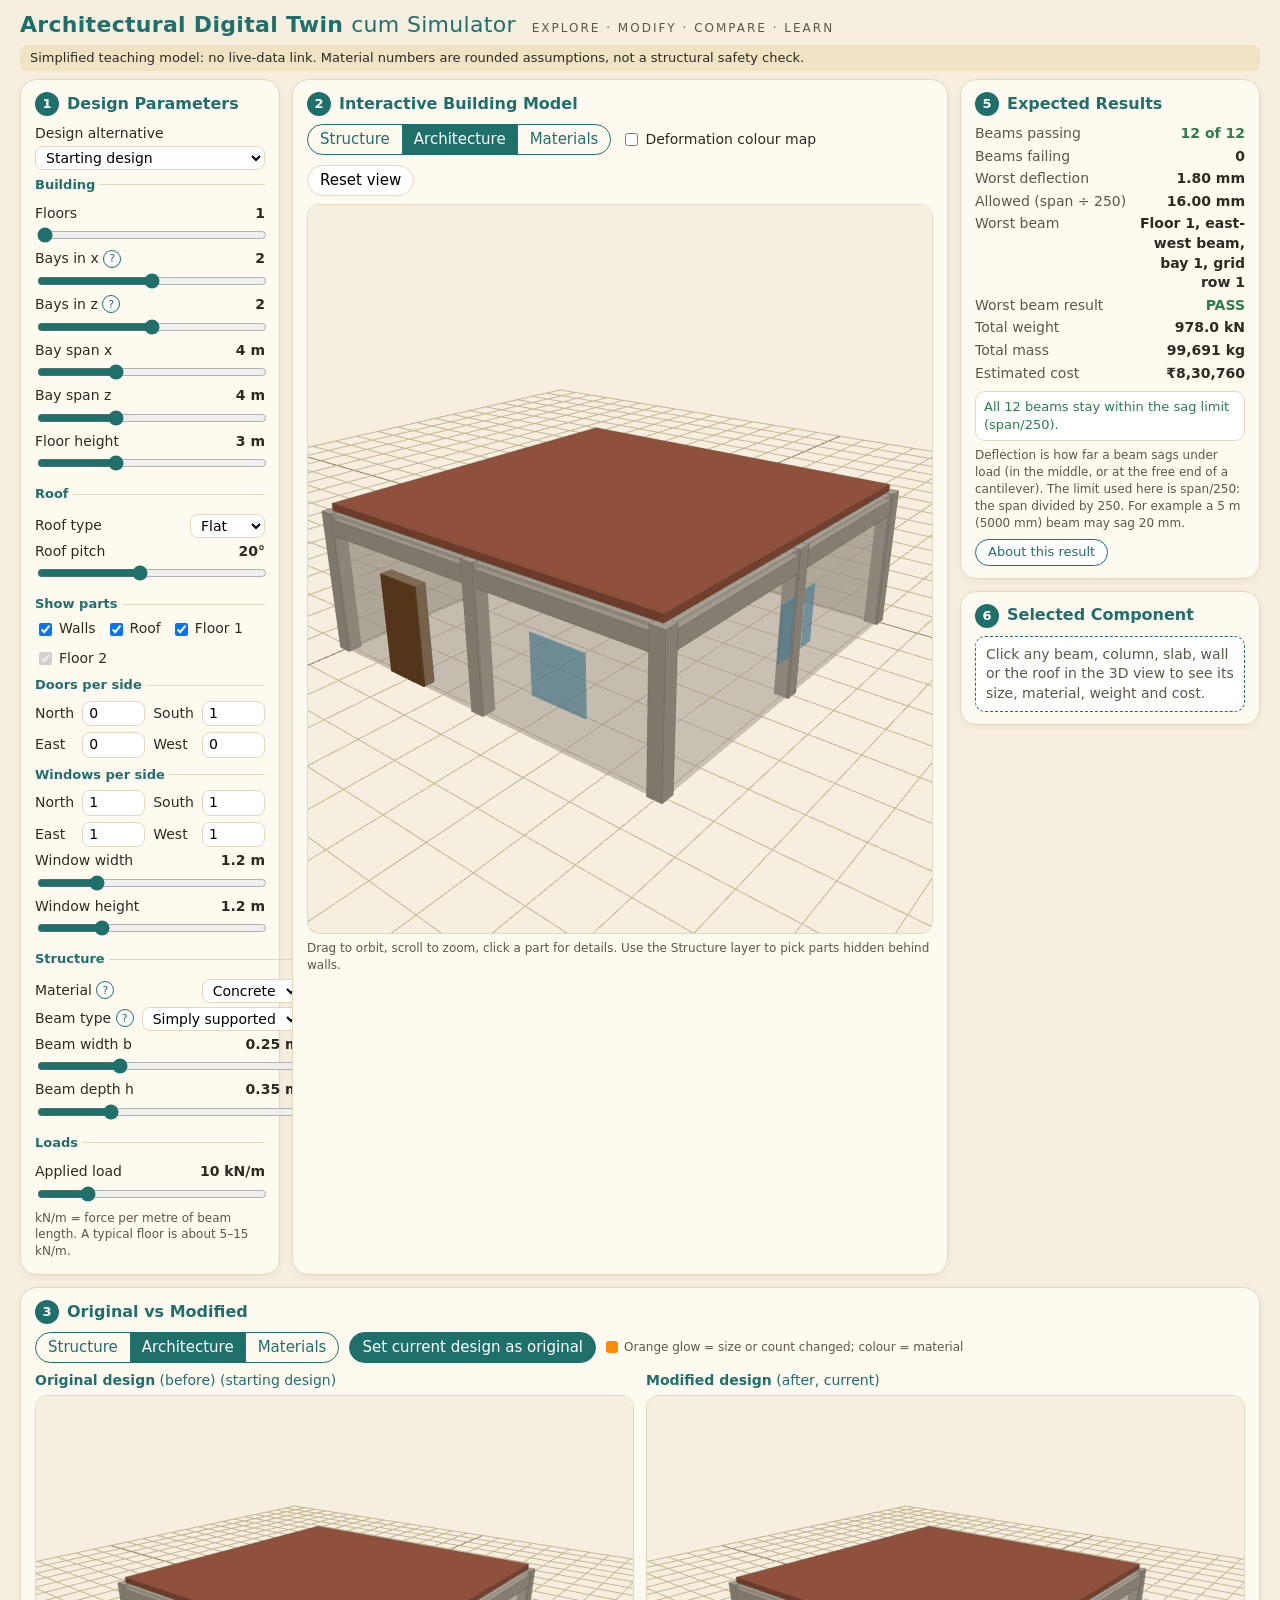
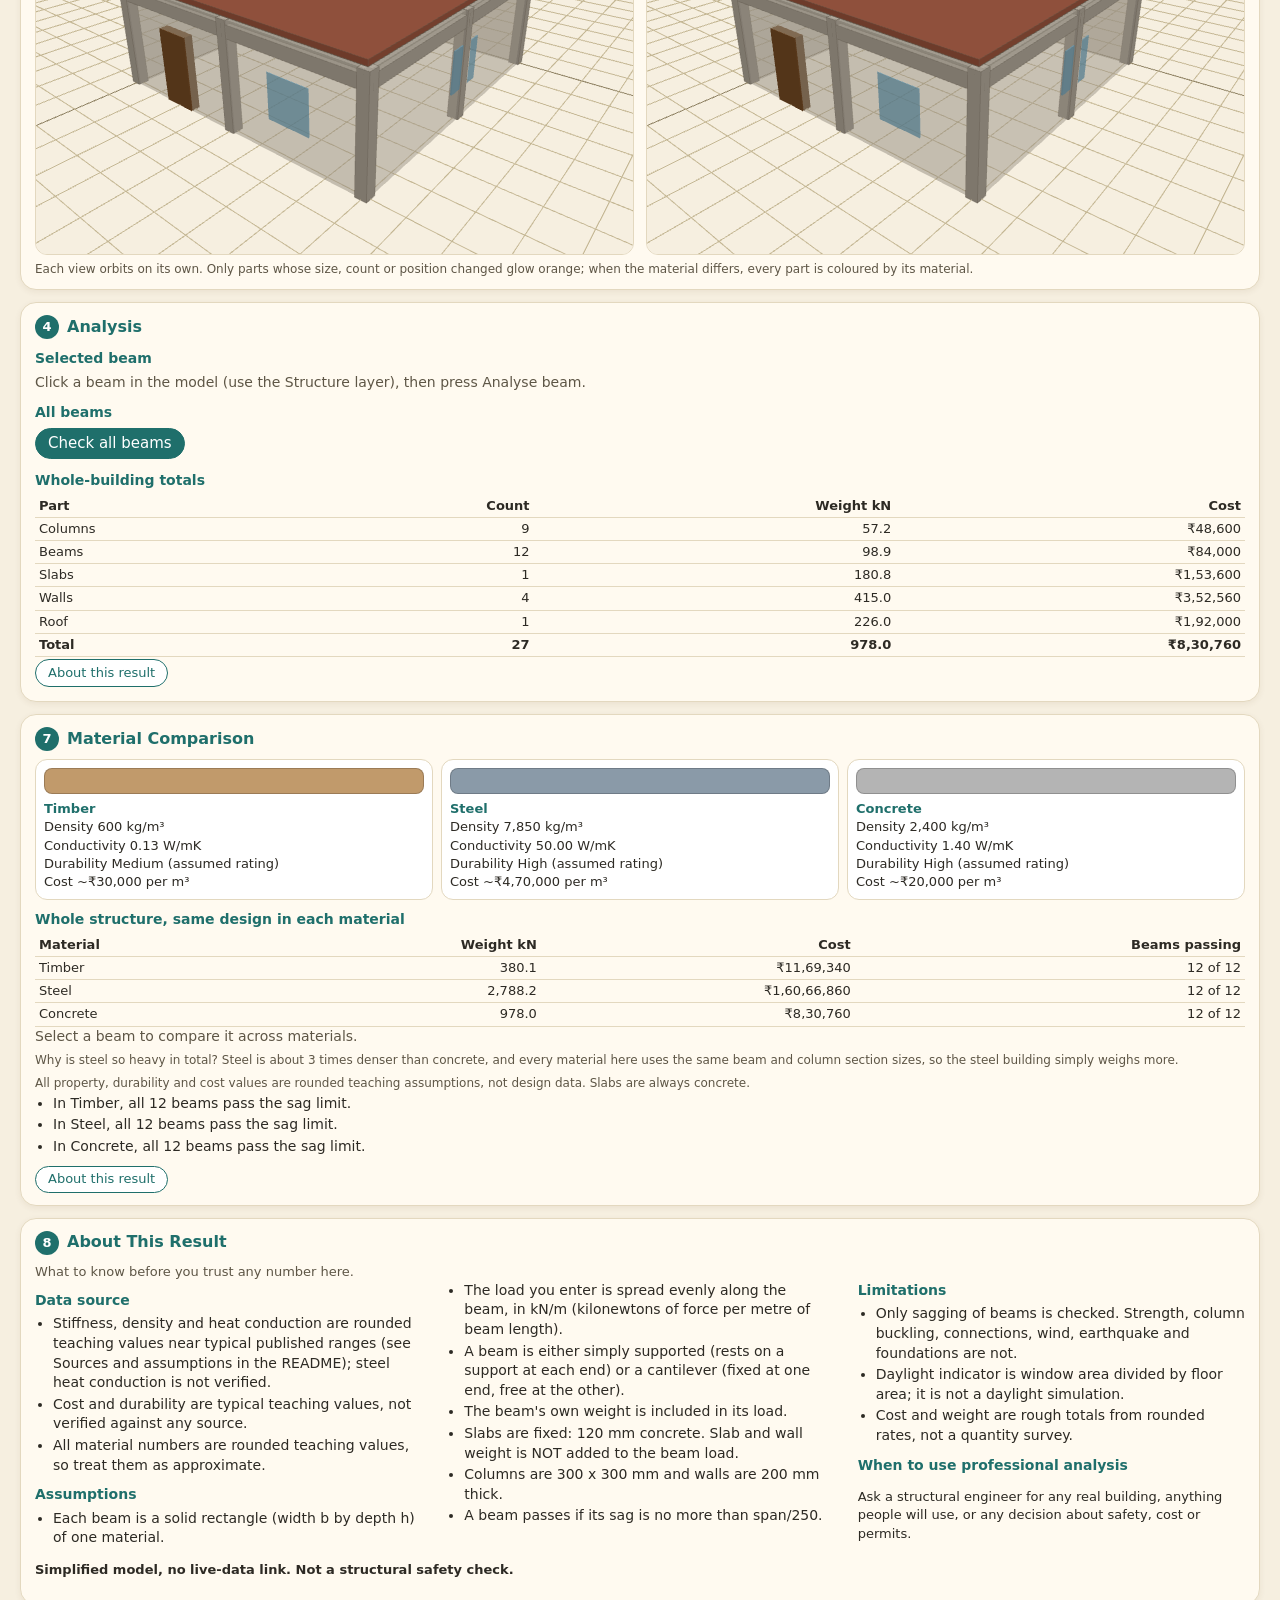
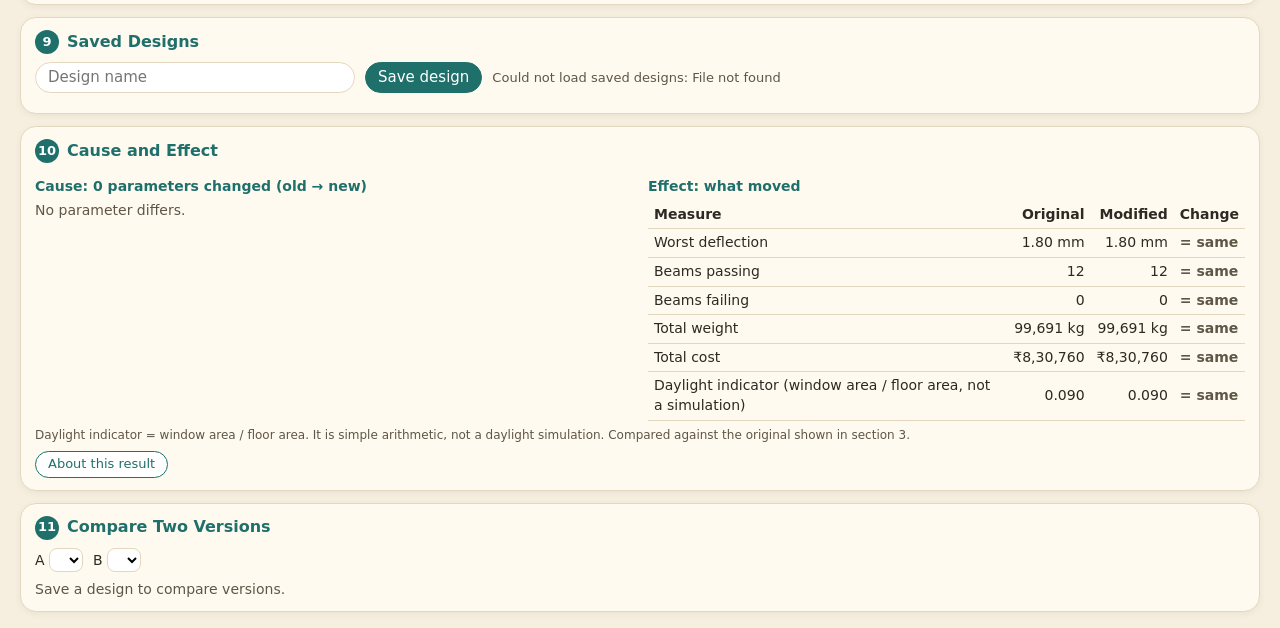
==== commit 18f01f5e: "Item 3: readable names, hints, help text, wider compare views, compact mobile, wall openings Co-Auth" ====
--- a/frontend/index.html
+++ b/frontend/index.html
@@ -14,8 +14,8 @@
 </header>
 <p class="note" id="note">Simplified teaching model: no live-data link. Material numbers are rounded assumptions, not a structural safety check.</p>
 <main>
-  <section class="card" id="params"><h2><b class="badge">1</b>Design Parameters</h2>
-    <div class="row" id="presetrow"><label for="preset">Design alternative</label><select id="preset" aria-label="Design alternative"></select></div><p class="hint" id="presetblurb"></p><div id="controls"></div></section>
+  <section class="card" id="params"><details class="fold" open><summary><h2><b class="badge">1</b>Design Parameters</h2></summary>
+    <div class="row" id="presetrow"><label for="preset">Design alternative</label><select id="preset" aria-label="Design alternative"></select></div><p class="hint" id="presetblurb"></p><div id="controls"></div></details></section>
   <div id="center">
   <section class="card" id="viewcard">
     <h2><b class="badge">2</b>Interactive Building Model</h2>
@@ -33,33 +33,34 @@
     <p class="hint">Drag to orbit, scroll to zoom, click a part for details. Use the Structure layer to pick parts hidden behind walls.</p>
     <p class="err" id="err" role="alert"></p>
   </section>
-  <section class="card" id="cmpcard"><h2><b class="badge">3</b>Original vs Modified</h2>
+  <section class="card" id="cmpcard"><details class="fold" open><summary><h2><b class="badge">3</b>Original vs Modified</h2></summary>
     <div class="bar"><div class="seg layerseg" role="radiogroup" aria-label="Layer for comparison"></div>
       <button id="setorig" type="button" class="btn">Set current design as original</button>
-      <span class="hl-key"><i></i>Orange glow = part differs (size, material or count)</span></div>
+      <span class="hl-key"><i></i>Orange glow = size or count changed; colour = material</span></div>
+    <div id="cmplegend" hidden></div>
     <div class="pair">
       <figure><figcaption><b>Original design</b> (before) <span id="origname"></span></figcaption><div class="view2" id="viewA"></div></figure>
       <figure><figcaption><b>Modified design</b> (after, current)</figcaption><div class="view2" id="viewB"></div></figure>
     </div>
-    <p class="hint">Each view orbits on its own. Highlighting shows which parts changed between the two.</p>
-  </section>
-    <section class="card" id="analysis"><h2><b class="badge">4</b>Analysis</h2><div id="anbody"></div></section>
+    <p class="hint">Each view orbits on its own. Only parts whose size, count or position changed glow orange; when the material differs, every part is coloured by its material.</p>
+  </details></section>
+    <section class="card" id="analysis"><details class="fold" open><summary><h2><b class="badge">4</b>Analysis</h2></summary><div id="anbody"></div></details></section>
   </div>
   <aside id="right">
     <section class="card" id="results"><h2><b class="badge">5</b>Expected Results</h2><div id="resbody"></div></section>
-    <section class="card" id="details"><h2><b class="badge">6</b>Selected Component</h2><div id="detbody"><p class="muted">Click any part of the building.</p></div></section>
+    <section class="card" id="details"><h2><b class="badge">6</b>Selected Component</h2><div id="detbody"><p class="muted hintbox">Click any beam, column, slab, wall or the roof in the 3D view to see its size, material, weight and cost.</p></div></section>
   </aside>
-  <section class="card bottom" id="matcard"><h2><b class="badge">7</b>Material Comparison</h2><div id="matbody"></div></section>
-  <section class="card bottom" id="aboutcard" tabindex="-1"><h2><b class="badge">8</b>About This Result</h2><div id="aboutbody"></div></section>
-  <section class="card wide" id="versions"><h2><b class="badge">9</b>Saved Designs</h2>
+  <section class="card bottom" id="matcard"><details class="fold" open><summary><h2><b class="badge">7</b>Material Comparison</h2></summary><div id="matbody"></div></details></section>
+  <section class="card bottom" id="aboutcard" tabindex="-1"><details class="fold" open><summary><h2><b class="badge">8</b>About This Result</h2></summary><div id="aboutbody"></div></details></section>
+  <section class="card wide" id="versions"><details class="fold" open><summary><h2><b class="badge">9</b>Saved Designs</h2></summary>
     <div class="bar"><input type="text" id="vname" maxlength="120" placeholder="Design name" aria-label="Design name"><button id="vsave" type="button" class="btn">Save design</button><span id="vmsg" role="status"></span></div>
     <div id="vlist"></div>
-  </section>
-  <section class="card wide" id="cause"><h2><b class="badge">10</b>Cause and Effect</h2><div id="cebody" aria-live="polite"></div></section>
-  <section class="card wide" id="vcompare"><h2><b class="badge">11</b>Compare Two Versions</h2>
+  </details></section>
+  <section class="card wide" id="cause"><details class="fold" open><summary><h2><b class="badge">10</b>Cause and Effect</h2></summary><div id="cebody" aria-live="polite"></div></details></section>
+  <section class="card wide" id="vcompare"><details class="fold" open><summary><h2><b class="badge">11</b>Compare Two Versions</h2></summary>
     <div class="bar"><label>A <select id="vcA" aria-label="Version A"></select></label><label>B <select id="vcB" aria-label="Version B"></select></label></div>
     <div id="vcbody"></div>
-  </section>
+  </details></section>
 </main>
 <script type="module" src="app.js"></script>
 </body>
--- a/frontend/style.css
+++ b/frontend/style.css
@@ -49,13 +49,18 @@
 #legend em{font-style:normal;color:var(--muted)}
 #matlegend{margin-top:8px;font-size:13px;display:flex;gap:14px;flex-wrap:wrap}
 #matlegend i{display:inline-block;width:12px;height:12px;border-radius:3px;margin-right:4px;vertical-align:-1px;border:1px solid #0003}
-#matcard{grid-column:1/3}
-#aboutcard{grid-column:3}
+#matcard{grid-column:1/-1}
+#aboutcard{grid-column:1/-1}
+#aboutbody{column-count:3;column-gap:24px}
+#aboutbody h3,#aboutbody .abctx{break-after:avoid}
+#aboutbody .abctx{column-span:all}
+#aboutbody .flag{column-span:all}
 #matcard,#aboutcard{align-self:start}
 @media (max-width:900px){
   main{grid-template-columns:1fr;grid-template-rows:none}
   #center,#right{display:contents}
   #params,#matcard,#aboutcard{grid-column:auto}
+  #aboutbody{column-count:1}
     #view{height:55vh;min-height:300px;flex:none}
   header,.note{margin-left:12px;margin-right:12px;padding-left:0} main{padding:0 12px 12px}
 }
@@ -72,8 +77,8 @@
 .sw b{display:block;color:var(--teal)}
 .failist{margin:4px 0;padding-left:18px;font-size:13px}
 .flag{font-weight:700}
-.legpf{font-size:12px;margin:4px 0}
-.legpf i{display:inline-block;width:12px;height:12px;border-radius:3px;margin:0 4px 0 8px;vertical-align:-1px}
+.legpf{font-size:15px;margin:6px 0}
+.legpf i{display:inline-block;width:18px;height:18px;border-radius:4px;margin:0 6px 0 12px;vertical-align:-3px}
 @media (max-width:900px){.sw{grid-template-columns:1fr}}
 [hidden]{display:none!important}
 
@@ -137,3 +142,30 @@
 @media (max-width:900px){.pair,.cols2{grid-template-columns:minmax(0,1fr)}}
 #resbody .kv dd{white-space:nowrap}
 #resbody .kv{grid-template-columns:auto 1fr}
+
+/* nits round 3 */
+@media (min-width:901px){
+  #center{display:contents}
+  #params{grid-row:1}
+  #viewcard{grid-column:2;grid-row:1}
+  #right{grid-row:1}
+  #cmpcard{grid-column:1/-1;grid-row:2}
+  #analysis{grid-column:1/-1;grid-row:3}
+  .view2{height:460px}
+}
+details.fold>summary{list-style:none;cursor:default}
+details.fold>summary::-webkit-details-marker{display:none}
+details.fold>summary h2{margin-bottom:8px}
+@media (max-width:900px){
+  details.fold>summary{cursor:pointer}
+  details.fold>summary h2{margin-bottom:0}
+  details.fold[open]>summary h2{margin-bottom:8px}
+  details.fold>summary h2::after{content:"\25B8";margin-left:auto;color:var(--teal);font-size:18px}
+  details.fold[open]>summary h2::after{content:"\25BE"}
+}
+button.help{border:1px solid var(--teal);background:#fff;color:var(--teal);border-radius:50%;width:18px;height:18px;padding:0;font-size:11px;line-height:1;cursor:pointer;vertical-align:1px}
+.helpcap{margin:0 0 4px;padding:4px 8px;background:#fff;border:1px solid var(--line);border-radius:8px}
+.hintbox{padding:8px 10px;background:#fff;border:1px dashed var(--teal);border-radius:10px}
+#cmplegend{margin:0 0 8px;font-size:13px;display:flex;gap:14px;flex-wrap:wrap}
+#cmplegend i{display:inline-block;width:12px;height:12px;border-radius:3px;margin-right:4px;vertical-align:-1px;border:1px solid #0003}
+#resbody .kv dd.wrapok{white-space:normal}
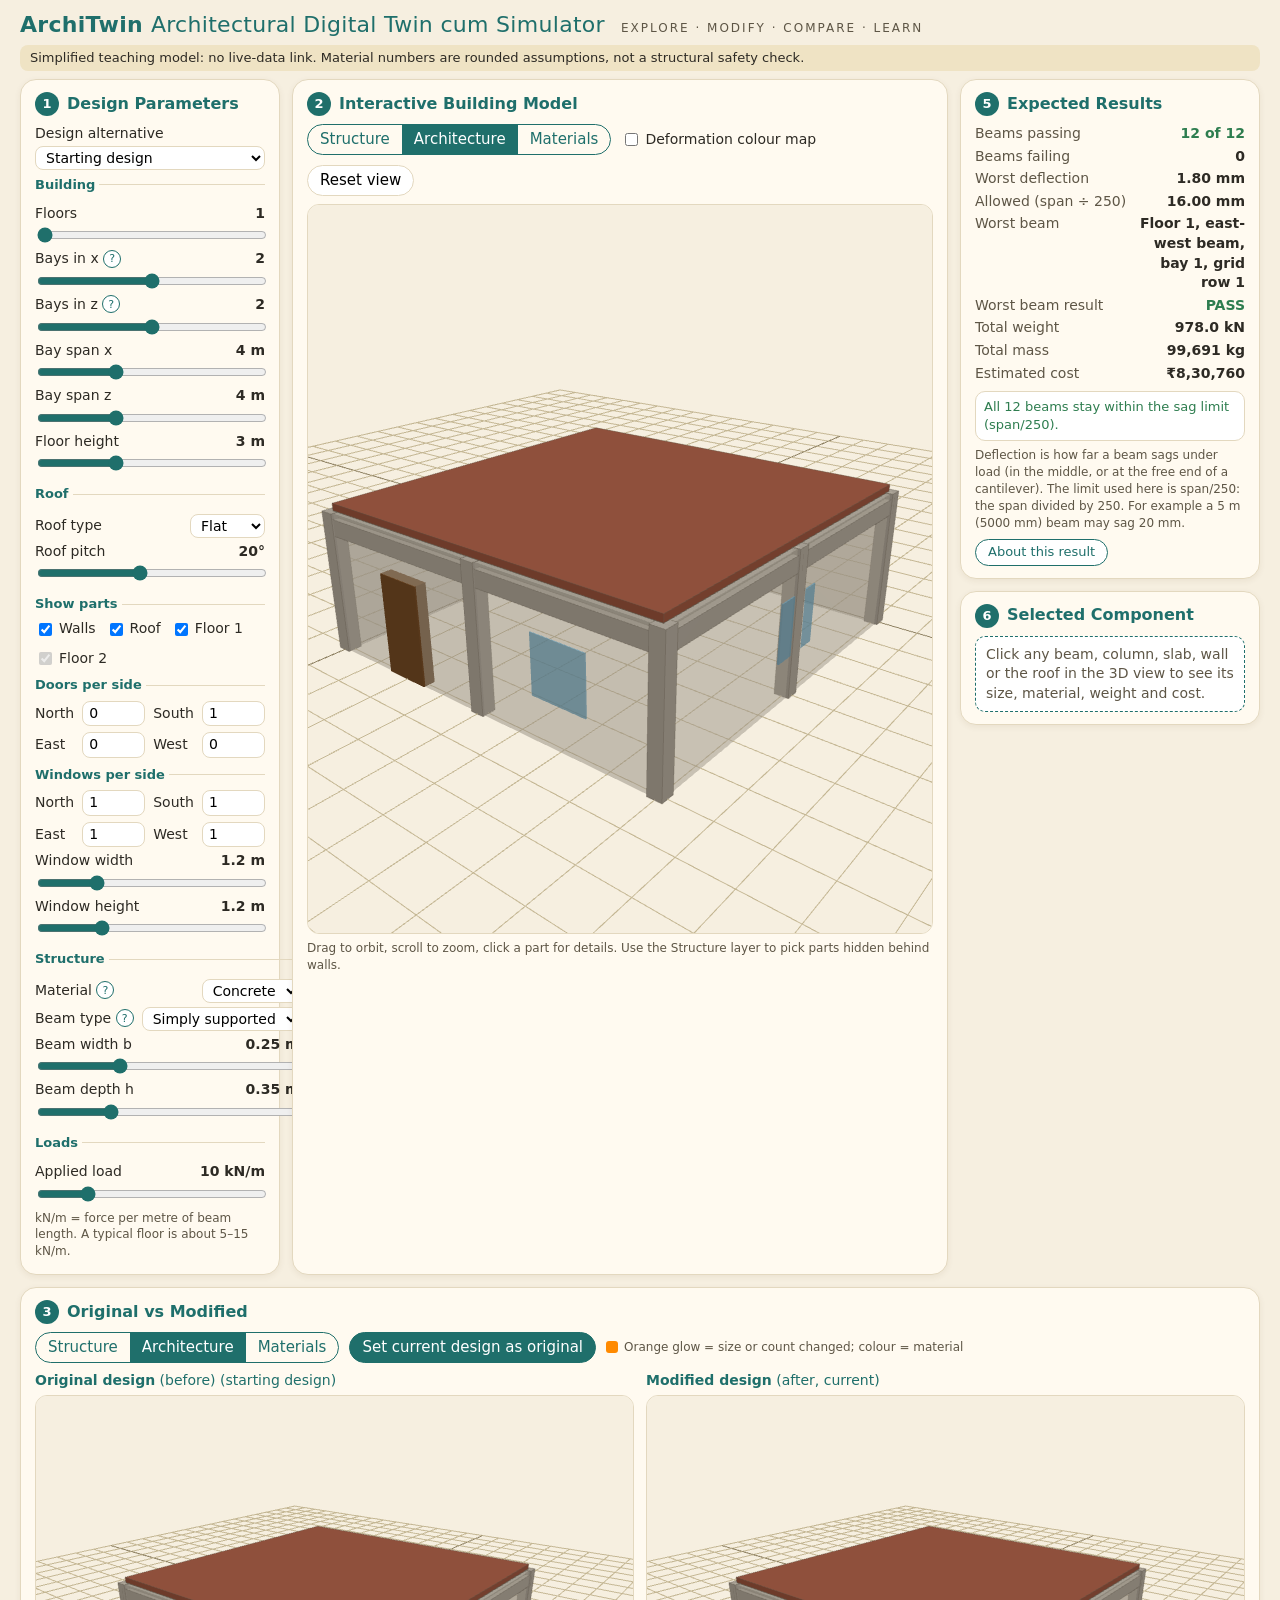
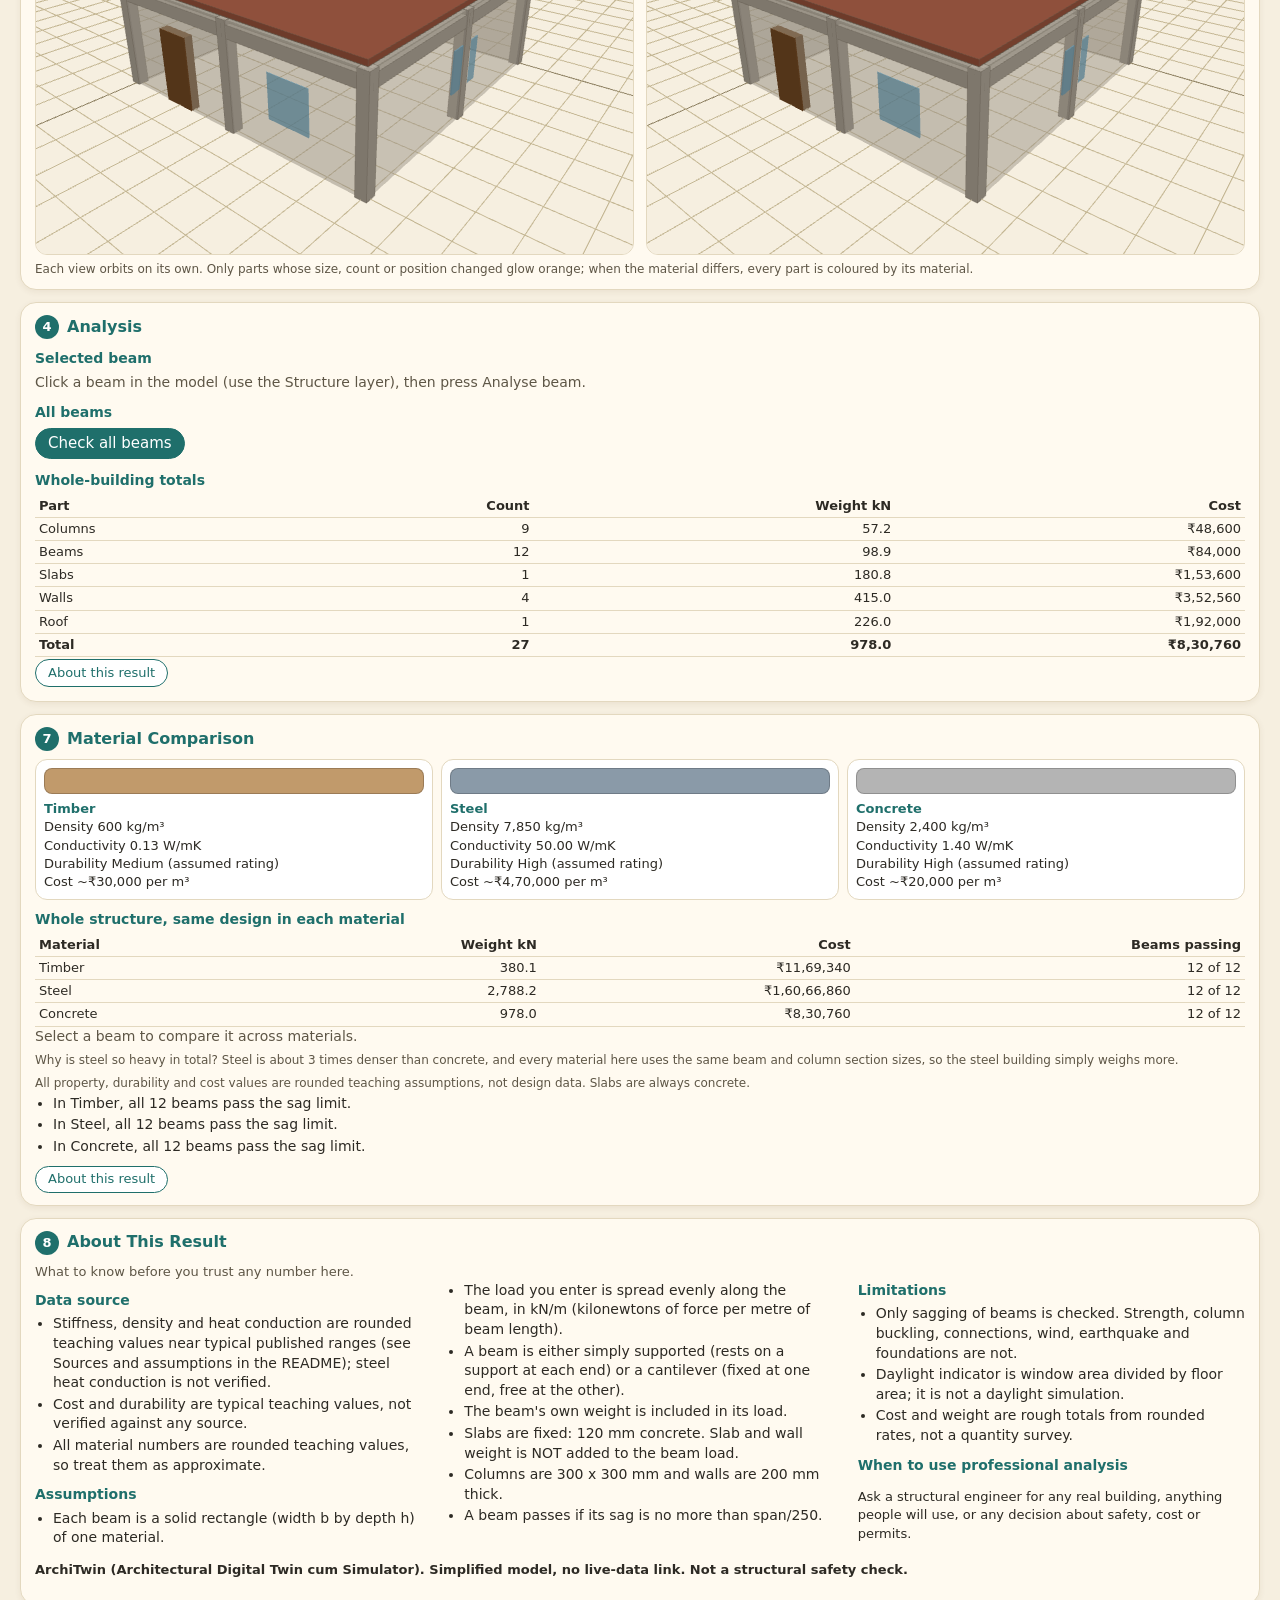
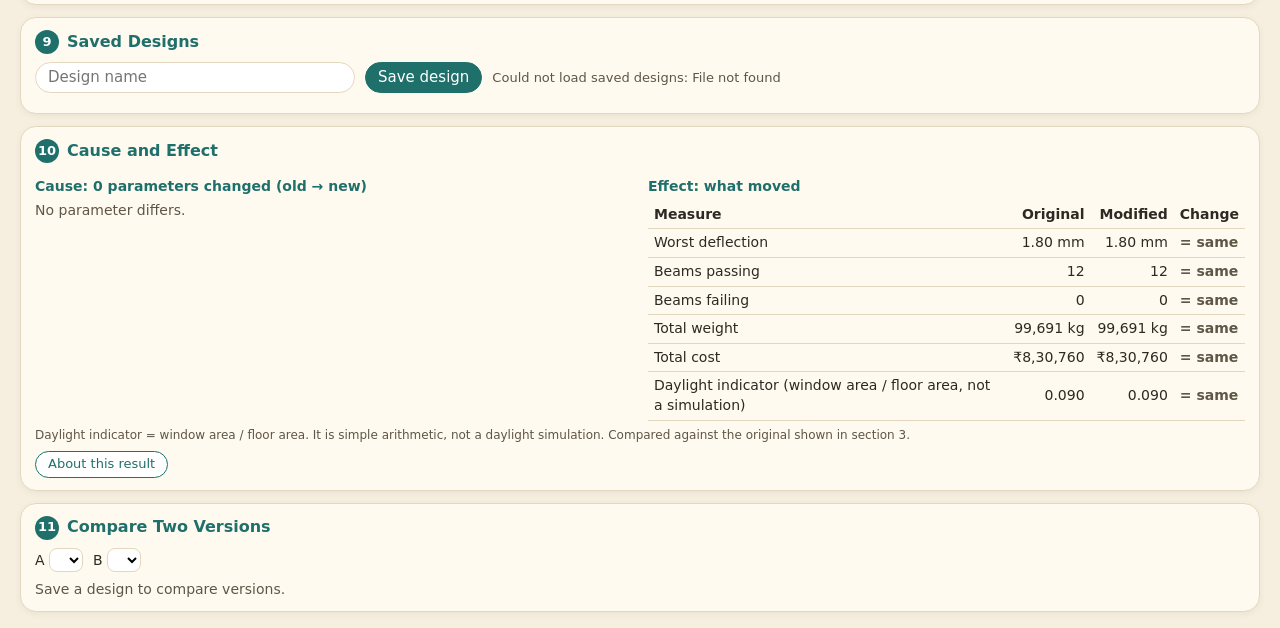
==== commit edf50e12: "Item 1: rename product to ArchiTwin (subtitle kept) Co-Authored-By: Claude Sonnet 5.5 <noreply@anthr" ====
--- a/frontend/index.html
+++ b/frontend/index.html
@@ -3,13 +3,13 @@
 <head>
 <meta charset="utf-8">
 <meta name="viewport" content="width=device-width, initial-scale=1">
-<title>Architectural Digital Twin cum Simulator</title>
+<title>ArchiTwin: Architectural Digital Twin cum Simulator</title>
 <link rel="stylesheet" href="style.css">
 <script type="importmap">{"imports":{"three":"./vendor/three.module.js"}}</script>
 </head>
 <body>
 <header>
-  <h1>Architectural Digital Twin <span>cum Simulator</span></h1>
+  <h1>ArchiTwin <span>Architectural Digital Twin cum Simulator</span></h1>
   <p class="tag">Explore &middot; Modify &middot; Compare &middot; Learn</p>
 </header>
 <p class="note" id="note">Simplified teaching model: no live-data link. Material numbers are rounded assumptions, not a structural safety check.</p>
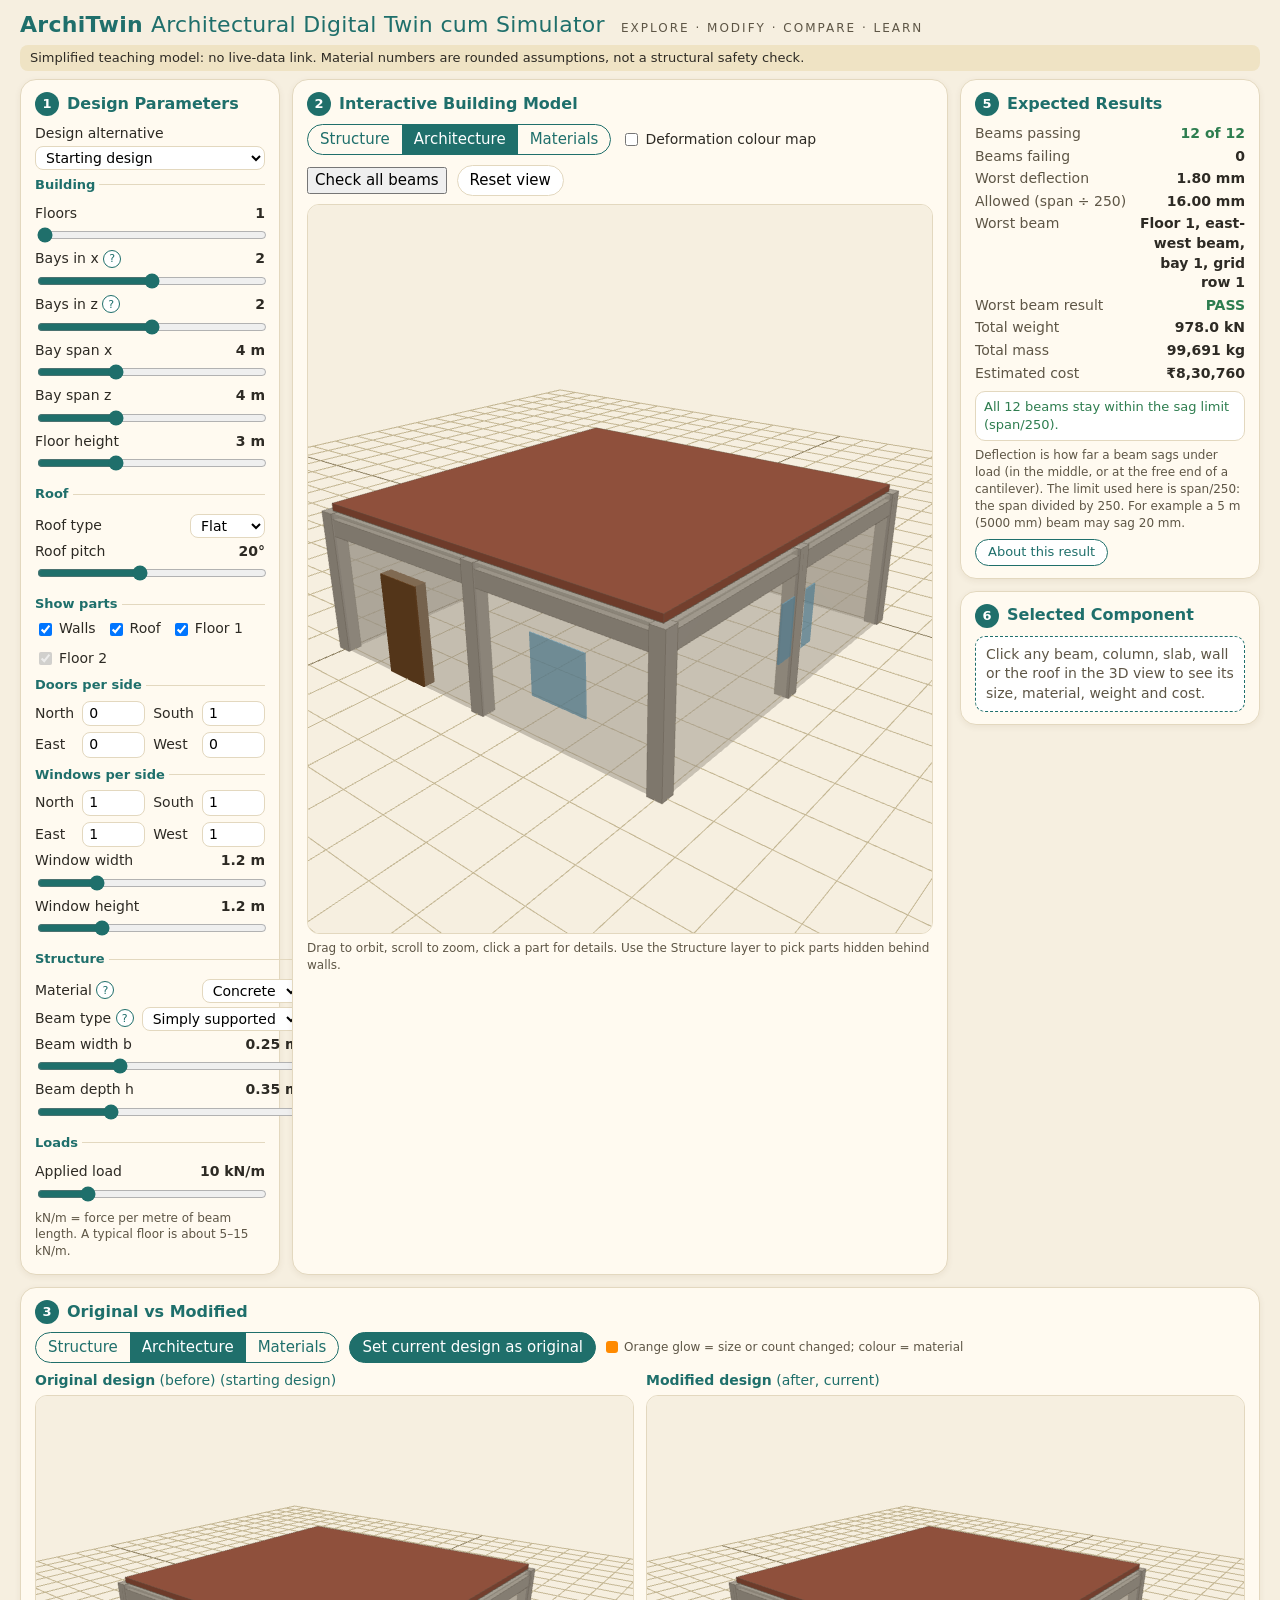
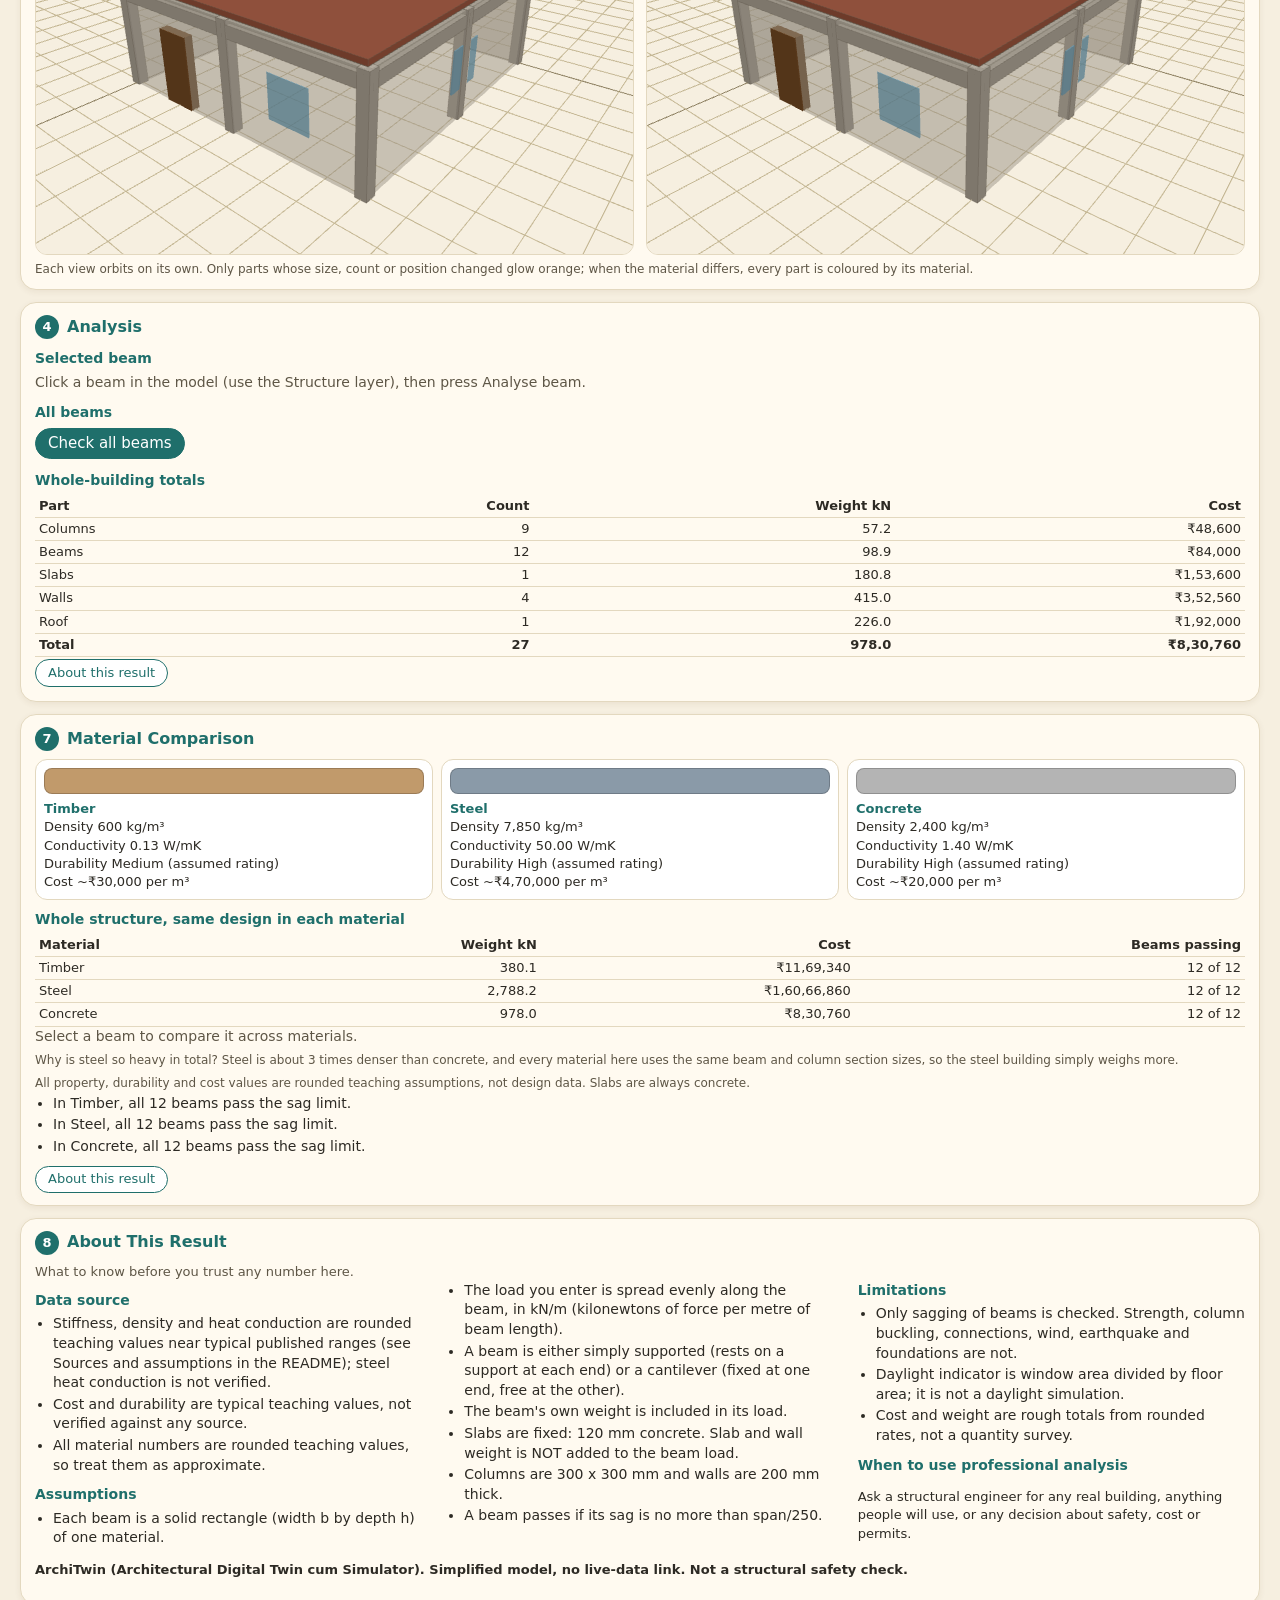
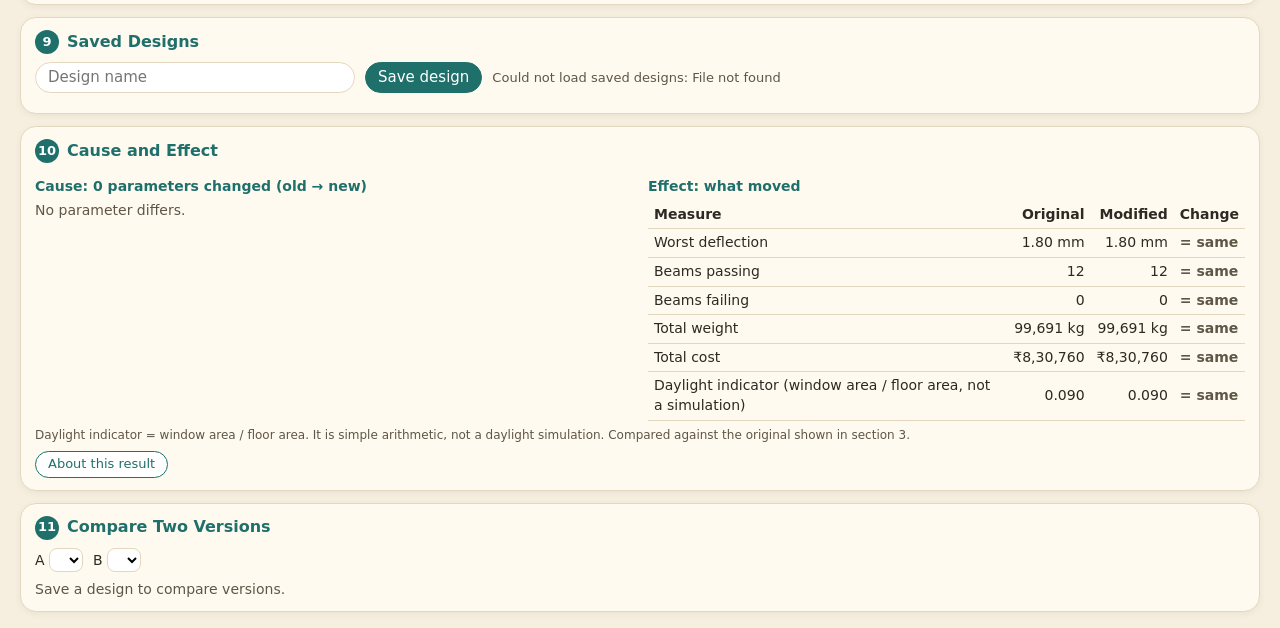
==== commit 5f210823: "Item 3: Check all beams visible at 1366x768; compare views frame the whole building Co-Authored-By: " ====
--- a/frontend/index.html
+++ b/frontend/index.html
@@ -22,6 +22,7 @@
     <div class="bar">
       <div class="seg" id="layers" role="radiogroup" aria-label="Layer"></div>
       <label class="chk"><input type="checkbox" id="cmap"> Deformation colour map</label>
+      <button id="checkall" type="button" title="Test every beam and colour it green (pass) or red (fail) in the model">Check all beams</button>
       <button id="reset" type="button">Reset view</button>
     </div>
     <div id="view"></div>
